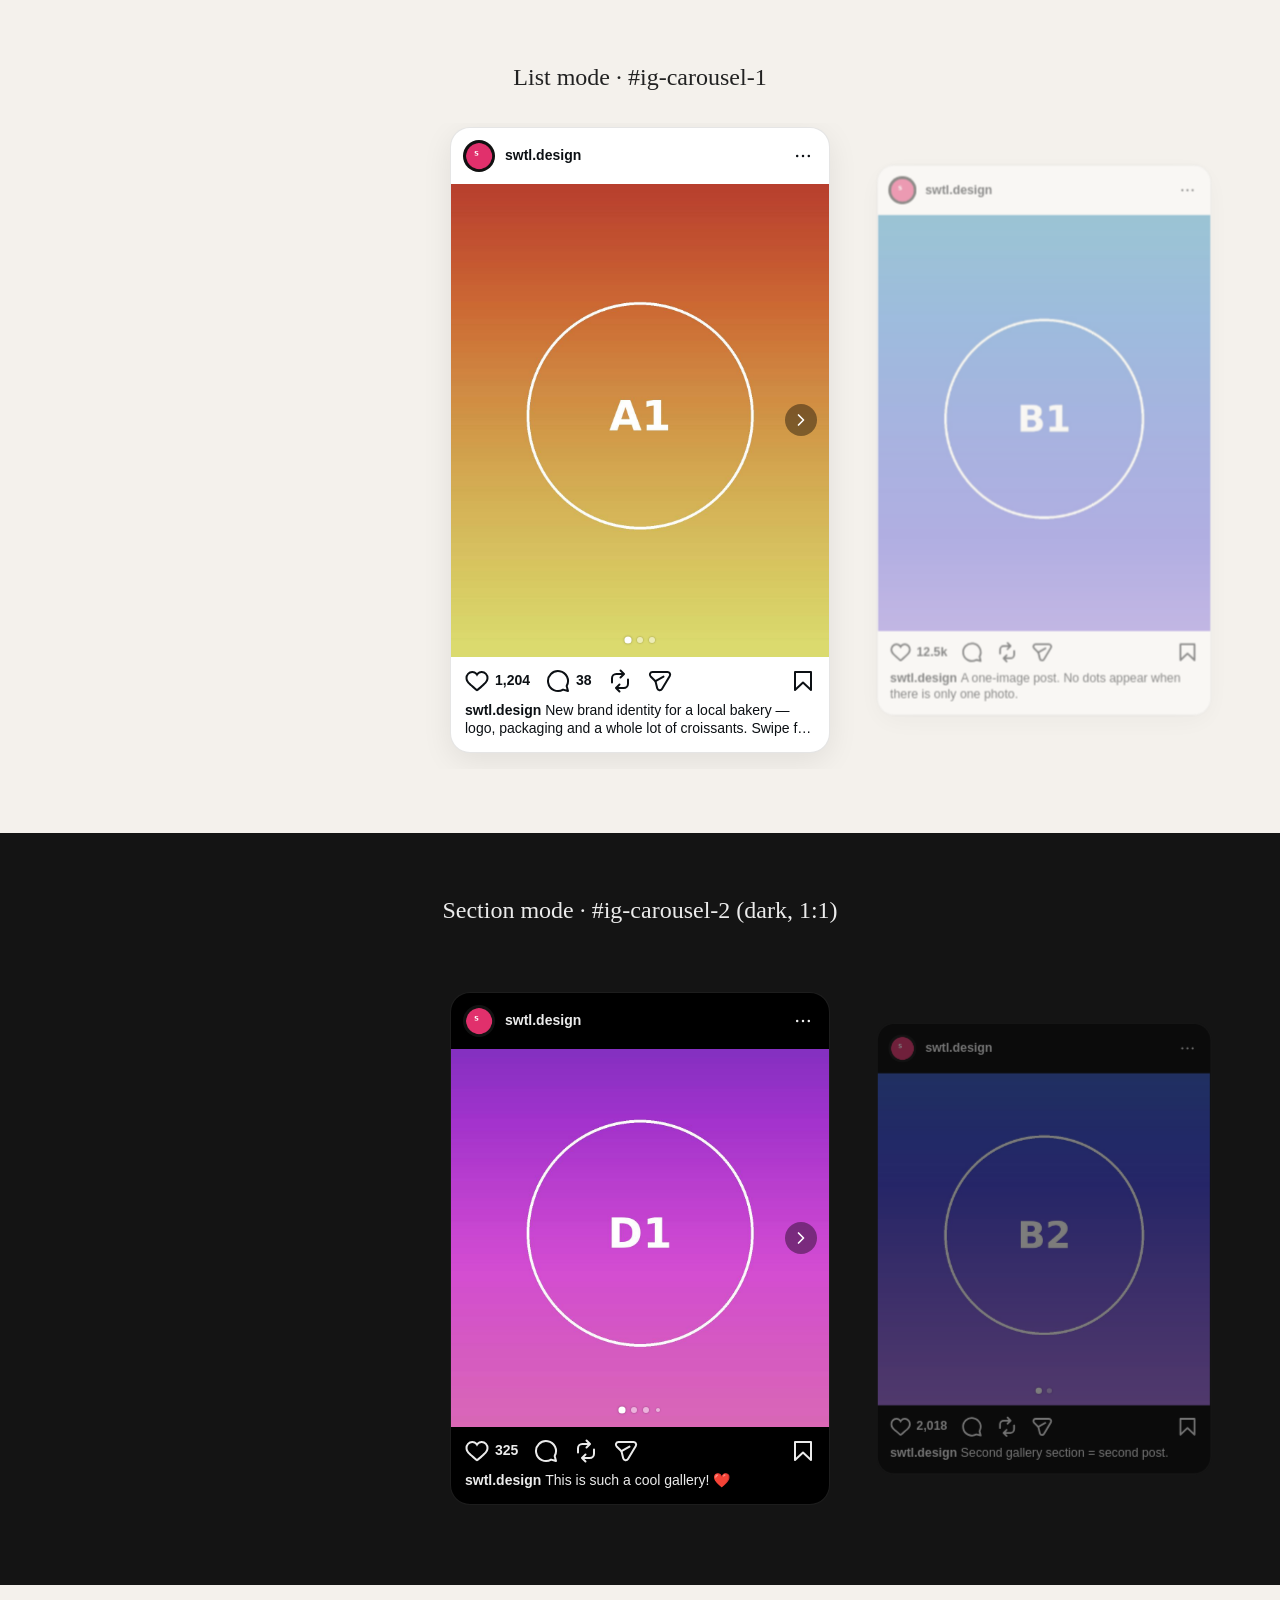
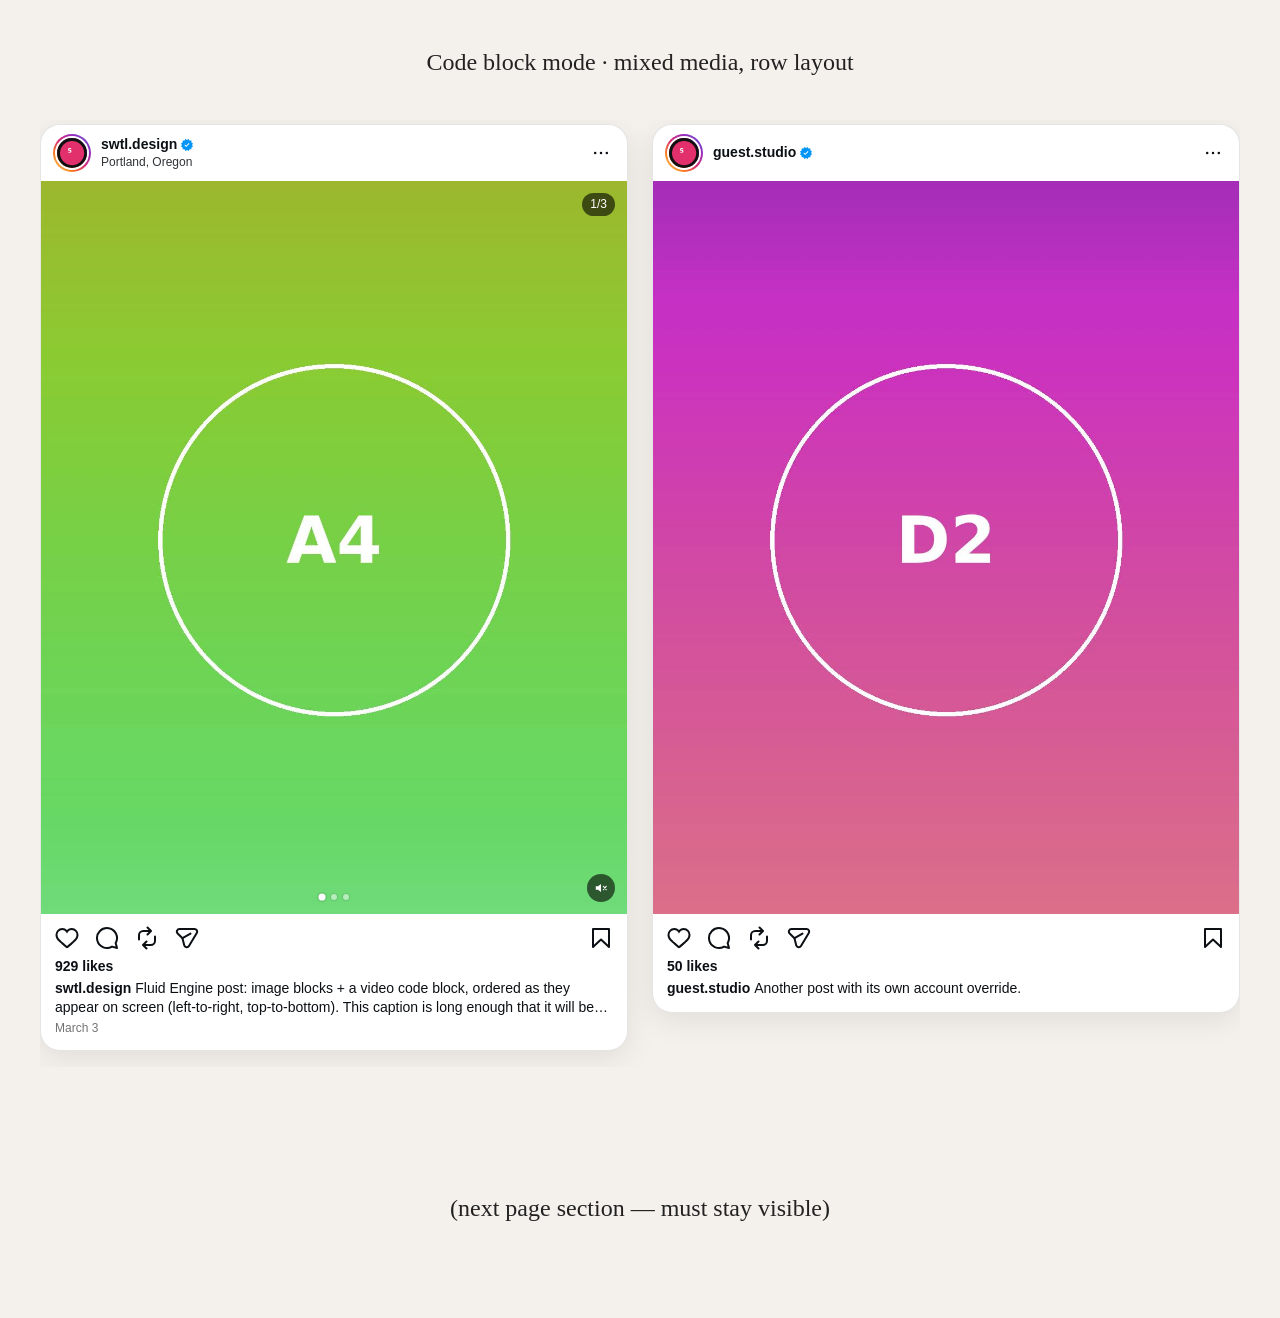
==== demo/index.html @ b38b5523 "Match Framer reference layout; add demo, install guide and snippets - Focus layout (default): one ce" ====
<!doctype html>
<html lang="en">
<head>
<meta charset="utf-8">
<meta name="viewport" content="width=device-width, initial-scale=1">
<title>IG Carousel — Squarespace mock</title>
<!--
  Local test page. The markup below imitates the HTML Squarespace 7.1 renders
  for list, gallery and Fluid Engine sections, so the plugin can be tested
  without a live site. Open with any static server:  npx serve .  →  /demo/
-->
<style>
  body { margin: 0; font-family: Georgia, serif; background: #f4f1ec; color: #222; }
  .page-section { padding: 64px 24px; }
  .page-section.dark { background: #141414; color: #ebebeb; }
  .content-wrapper { max-width: 1200px; margin: 0 auto; }
  h2 { font-weight: 400; text-align: center; margin: 0 0 32px; }
  .fluid-engine { display: grid; grid-template-columns: repeat(4, 1fr); gap: 12px; }
  .fe-block { min-width: 0; }
  .sqs-block img, .gallery-grid-item img { width: 100%; display: block; aspect-ratio: 1; object-fit: cover; }
  .gallery-grid-wrapper { display: grid; grid-template-columns: repeat(4, 1fr); gap: 8px; }
  .user-items-list-carousel__slides { display: grid; grid-template-columns: repeat(4, 1fr); gap: 12px; }
  .user-items-list-carousel__media-container { aspect-ratio: 4 / 5; overflow: hidden; }
  .user-items-list-carousel__media { width: 100%; height: 100%; object-fit: cover; }
  /* a typical template rule the plugin's button reset has to beat */
  button { background: #c00; color: #fff; padding: 12px 20px; border-radius: 4px; }
</style>
<link rel="stylesheet" href="../src/ig-carousel.css">
<script>
  // Sitewide defaults (Settings → Developer Tools → Code Injection → Header)
  window.IGCarouselConfig = {
    account: 'swtl.design',
    avatar: 'media/avatar.png',
    profile: 'https://www.instagram.com/',
    carousels: {
      'ig-carousel-2': { theme: 'dark', aspect: '1:1' }
    }
  };
</script>
</head>
<body>

<!-- ============ 1. LIST MODE: native Auto Layout carousel, anchor #ig-carousel-1 ============ -->
<section class="page-section user-items-list-section" id="ig-carousel-1" data-section-id="a1">
  <div class="content-wrapper">
    <div class="list-section-title"><h2>List mode · #ig-carousel-1</h2></div>
    <div class="user-items-list">
      <div class="user-items-list-carousel">
        <div class="user-items-list-carousel__slideshow-holder">
          <ul class="user-items-list-carousel__slides">
            <li class="user-items-list-carousel__slide list-item">
              <div class="user-items-list-carousel__media-container"><div class="user-items-list-carousel__media-inner">
                <img class="user-items-list-carousel__media" data-src="media/post1-1.jpg" data-image-focal-point="0.5,0.5" alt="Post one">
              </div></div>
              <div class="list-item-content"><div class="list-item-content__text-wrapper">
                <h2 class="list-item-content__title">Spring launch</h2>
                <div class="list-item-content__description"><p>New brand identity for a local bakery — logo, packaging and a whole lot of croissants. Swipe for the details and the behind-the-scenes process shots.</p><p>likes: 1,204</p><p>comments: 38</p></div>
              </div><div class="list-item-content__button-container"><a class="list-item-content__button sqs-button-element--primary" href="https://www.instagram.com/p/example">View</a></div></div>
            </li>
            <li class="user-items-list-carousel__slide list-item">
              <div class="user-items-list-carousel__media-container"><img class="user-items-list-carousel__media" data-src="media/post1-2.jpg" alt=""></div>
              <div class="list-item-content"><h2 class="list-item-content__title">+</h2></div>
            </li>
            <li class="user-items-list-carousel__slide list-item">
              <div class="user-items-list-carousel__media-container"><img class="user-items-list-carousel__media" data-src="media/post1-3.jpg" alt=""></div>
              <div class="list-item-content"><h2 class="list-item-content__title">+ detail</h2></div>
            </li>
            <li class="user-items-list-carousel__slide list-item">
              <div class="user-items-list-carousel__media-container"><img class="user-items-list-carousel__media" data-src="media/post2-1.jpg" alt=""></div>
              <div class="list-item-content"><h2 class="list-item-content__title">Single photo post</h2>
                <div class="list-item-content__description"><p>A one-image post. No dots appear when there is only one photo.</p><p>likes: 12.5k</p></div></div>
            </li>
            <li class="user-items-list-carousel__slide list-item">
              <div class="user-items-list-carousel__media-container"><img class="user-items-list-carousel__media" data-src="media/post3-1.jpg" alt=""></div>
              <div class="list-item-content"><h2 class="list-item-content__title">Video post</h2>
                <div class="list-item-content__description"><p>Video via the "video:" line — the list image becomes the poster.</p><p>video: media/clip.mp4</p><p>likes: 87</p></div></div>
            </li>
            <li class="user-items-list-carousel__slide list-item">
              <div class="user-items-list-carousel__media-container"><img class="user-items-list-carousel__media" data-src="media/post3-2.jpg" alt=""></div>
              <div class="list-item-content"><h2 class="list-item-content__title">+</h2></div>
            </li>
          </ul>
        </div>
      </div>
    </div>
  </div>
</section>

<!-- ============ 2. SECTION MODE: anchor #ig-carousel-2 + gallery sections below ============ -->
<section class="page-section dark" id="ig-carousel-2" data-section-id="b1">
  <div class="content-wrapper"><div class="content"><div class="fluid-engine">
    <div class="fe-block" style="grid-column: 1 / -1"><div class="sqs-block html-block sqs-block-html"><div class="sqs-block-content"><h2>Section mode · #ig-carousel-2 (dark, 1:1)</h2></div></div></div>
  </div></div></div>
</section>
<section class="page-section gallery-section dark" data-section-id="b2">
  <div class="content-wrapper"><div class="gallery-grid-wrapper">
    <figure class="gallery-grid-item"><img data-src="media/post4-1.jpg" alt="Studio"><figcaption class="gallery-caption"><p>This is such a cool gallery! ❤️</p><p>likes: 325</p></figcaption></figure>
    <figure class="gallery-grid-item"><img data-src="media/post4-2.jpg" alt=""></figure>
    <figure class="gallery-grid-item"><img data-src="media/post4-3.jpg" alt=""></figure>
    <figure class="gallery-grid-item"><img data-src="media/post4-4.jpg" alt=""></figure>
  </div></div>
</section>
<section class="page-section gallery-section dark" data-section-id="b3">
  <div class="content-wrapper"><div class="gallery-grid-wrapper">
    <figure class="gallery-grid-item"><img data-src="media/post2-2.jpg" alt=""><figcaption class="gallery-caption"><p>Second gallery section = second post.</p><p>likes: 2,019</p></figcaption></figure>
    <figure class="gallery-grid-item"><img data-src="media/post2-3.jpg" alt=""></figure>
  </div></div>
</section>
<section class="page-section gallery-section dark" data-section-id="b4">
  <div class="content-wrapper"><div class="gallery-grid-wrapper">
    <figure class="gallery-grid-item"><img data-src="media/post2-4.jpg" alt=""></figure>
  </div></div>
</section>

<!-- ============ 3. CODE BLOCK MODE: mixed photo + video Fluid Engine sections ============ -->
<section class="page-section" data-section-id="c1">
  <div class="content-wrapper"><div class="content"><div class="fluid-engine">
    <div class="fe-block" style="grid-column: 1 / -1"><div class="sqs-block html-block sqs-block-html"><div class="sqs-block-content"><h2>Code block mode · mixed media, row layout</h2></div></div></div>
    <div class="fe-block" style="grid-column: 1 / -1"><div class="sqs-block code-block sqs-block-code"><div class="sqs-block-content">
      <div data-ig-carousel data-sections="2" data-layout="row" data-per-view="2" data-like-animation="roll" data-likes-style="line" data-show-counter="true" data-avatar-ring="true" data-verified="true"></div>
    </div></div></div>
  </div></div></div>
</section>
<section class="page-section" data-section-id="c2">
  <div class="content-wrapper"><div class="content"><div class="fluid-engine">
    <div class="fe-block" style="grid-column: 3 / 5; grid-row: 1"><div class="sqs-block image-block sqs-block-image"><div class="sqs-block-content"><img data-src="media/post3-3.jpg" alt=""></div></div></div>
    <div class="fe-block" style="grid-column: 1 / 3; grid-row: 1"><div class="sqs-block image-block sqs-block-image"><div class="sqs-block-content"><img data-src="media/post1-4.jpg" alt=""></div></div></div>
    <div class="fe-block" style="grid-column: 1 / 3; grid-row: 2"><div class="sqs-block code-block sqs-block-code"><div class="sqs-block-content"><video src="media/clip.mp4" poster="media/post3-4.jpg" muted loop playsinline></video></div></div></div>
    <div class="fe-block" style="grid-column: 1 / -1; grid-row: 3"><div class="sqs-block html-block sqs-block-html"><div class="sqs-block-content"><p>Fluid Engine post: image blocks + a video code block, ordered as they appear on screen (left-to-right, top-to-bottom). This caption is long enough that it will be clipped to two lines with an ellipsis — tap it to expand.</p><p>likes: 940</p><p>location: Portland, Oregon</p><p>date: March 3</p></div></div></div>
  </div></div></div>
</section>
<section class="page-section" data-section-id="c3">
  <div class="content-wrapper"><div class="content"><div class="fluid-engine">
    <div class="fe-block"><div class="sqs-block image-block sqs-block-image"><div class="sqs-block-content"><img data-src="media/post4-2.jpg" alt=""></div></div></div>
    <div class="fe-block"><div class="sqs-block html-block sqs-block-html"><div class="sqs-block-content"><p>Another post with its own account override.</p><p>account: guest.studio</p><p>likes: 51</p></div></div></div>
  </div></div></div>
</section>

<section class="page-section"><div class="content-wrapper"><h2>(next page section — must stay visible)</h2></div></section>

<script src="../src/ig-carousel.js"></script>
</body>
</html>
---- src/ig-carousel.css ----
/* ==========================================================================
   IG Carousel for Squarespace 7.1 — v1.0.0
   https://github.com/zsawtelle-lgtm/sqsp-social-highlight-scroll
   Every class, variable and keyframe is prefixed "igc-" so nothing collides
   with the template or with other plugins.
   Override any --igc-* variable in Custom CSS, e.g.
     #ig-carousel-2 .igc { --igc-card-width: 420px; --igc-heart: #e1306c; }
   ========================================================================== */

.igc {
  /* ---- Layout ---------------------------------------------------------- */
  --igc-card-width: 380px;      /* "focus" layout: width of the centre card */
  --igc-gap: 24px;              /* space between posts                      */
  --igc-peek-scale: 0.88;       /* "focus" layout: size of side posts        */
  --igc-peek-opacity: 0.45;     /* "focus" layout: fade of side posts        */
  --igc-per-view: 3;            /* "row" layout: posts visible on desktop   */
  --igc-per-view-tablet: 2;     /* "row" layout: ≤ 1024px                    */
  --igc-per-view-mobile: 1.12;  /* "row" layout: ≤ 640px (decimal = peek)   */
  --igc-max-width: 1200px;
  --igc-ratio: 4 / 5;           /* set by the "aspect" option               */

  /* ---- Card (light theme) ---------------------------------------------- */
  --igc-card-bg: #ffffff;
  --igc-card-border: 1px solid rgba(0, 0, 0, 0.1);
  --igc-card-radius: 20px;
  --igc-card-shadow: 0 8px 30px rgba(0, 0, 0, 0.08);
  --igc-media-bg: #efefef;
  --igc-text: #0c1014;
  --igc-muted: #737373;
  --igc-font: -apple-system, BlinkMacSystemFont, "Segoe UI", Roboto, Helvetica, Arial, sans-serif;
  --igc-font-size: 14px;
  --igc-avatar-size: 32px;
  --igc-avatar-ring: linear-gradient(45deg, #feda75, #fa7e1e, #d62976, #962fbf, #4f5bd5);
  --igc-icon-size: 24px;

  /* ---- Accents --------------------------------------------------------- */
  --igc-heart: #ff3040;
  --igc-dot: rgba(255, 255, 255, 0.5);
  --igc-dot-active: #ffffff;
  --igc-arrow-bg: rgba(0, 0, 0, 0.4);
  --igc-arrow-color: #ffffff;
  --igc-arrow-size: 32px;
  --igc-caption-lines: 2;

  container-type: inline-size;
  position: relative;
  width: 100%;
  max-width: var(--igc-max-width);
  margin: 0 auto;
  font-family: var(--igc-font);
  font-size: var(--igc-font-size);
  line-height: 1.25;
  color: var(--igc-text);
  -webkit-font-smoothing: antialiased;
  text-align: left;
}

/* Dark theme = the Framer reference look */
.igc[data-theme="dark"] {
  --igc-card-bg: #000000;
  --igc-card-border: 1px solid rgba(235, 235, 235, 0.12);
  --igc-card-shadow: none;
  --igc-media-bg: #0a0a0a;
  --igc-text: #ebebeb;
  --igc-muted: #a8a8a8;
}

/* "section" theme: borrow the Squarespace section's own colour theme */
.igc[data-theme="section"] {
  --igc-card-bg: transparent;
  --igc-card-border: 1px solid color-mix(in srgb, currentColor 18%, transparent);
  --igc-card-shadow: none;
  --igc-text: currentColor;
  --igc-muted: color-mix(in srgb, currentColor 60%, transparent);
}

.igc *,
.igc *::before,
.igc *::after { box-sizing: border-box; }

/* Button reset — placed before component rules so they always win, while
   still beating a template's generic `button {}` styles. */
.igc :where(button) {
  appearance: none;
  -webkit-appearance: none;
  background: none;
  border: 0;
  border-radius: 0;
  padding: 0;
  margin: 0;
  min-width: 0;
  min-height: 0;
  box-shadow: none;
  font: inherit;
  letter-spacing: normal;
  text-transform: none;
  line-height: 1;
  cursor: pointer;
  color: inherit;
}
.igc button:focus-visible,
.igc a:focus-visible,
.igc-viewport:focus-visible { outline: 2px solid #0095f6; outline-offset: 2px; }

/* ---------------------------------------------------------------- Track */
.igc-viewport {
  display: flex;
  align-items: flex-start;
  gap: var(--igc-gap);
  overflow-x: auto;
  overflow-y: hidden;
  scroll-snap-type: x mandatory;
  scroll-behavior: smooth;
  scrollbar-width: none;
  padding-block: 4px 16px;          /* room for card shadow */
  -webkit-overflow-scrolling: touch;
}
.igc-viewport::-webkit-scrollbar { display: none; }

.igc-post {
  position: relative;
  min-width: 0;
  display: flex;
  flex-direction: column;
  background: var(--igc-card-bg);
  border: var(--igc-card-border);
  border-radius: var(--igc-card-radius);
  box-shadow: var(--igc-card-shadow);
  overflow: hidden;
  transition: transform 0.35s ease, opacity 0.35s ease;
}

/* Layout: focus (default) — one centred post, neighbours peek & fade */
.igc[data-layout="focus"] { --_cw: min(var(--igc-card-width), 100cqw - 64px); }
.igc[data-layout="focus"] .igc-viewport { padding-inline: calc((100cqw - var(--_cw)) / 2); }
.igc[data-layout="focus"] .igc-post {
  flex: 0 0 var(--_cw);
  scroll-snap-align: center;
}
.igc[data-layout="focus"] .igc-post:not(.is-active) {
  transform: scale(var(--igc-peek-scale));
  opacity: var(--igc-peek-opacity);
  cursor: pointer;
}
.igc[data-layout="focus"] .igc-post:not(.is-active) > * { pointer-events: none; }
.igc[data-layout="focus"] .igc-post:not(.is-active) .igc-arrow { opacity: 0; }

/* Layout: row — several posts side by side */
.igc[data-layout="row"] .igc-post {
  --_n: var(--igc-per-view);
  flex: 0 0 calc((100% - (var(--_n) - 1) * var(--igc-gap)) / var(--_n));
  scroll-snap-align: start;
}
.igc[data-layout="row"][data-centered="true"] .igc-viewport { justify-content: center; }
@media (max-width: 1024px) { .igc[data-layout="row"] .igc-post { --_n: var(--igc-per-view-tablet); } }
@media (max-width: 640px)  { .igc[data-layout="row"] .igc-post { --_n: var(--igc-per-view-mobile); scroll-snap-align: center; } }

/* --------------------------------------------------------------- Header */
.igc-head {
  display: flex;
  align-items: center;
  gap: 10px;
  height: 56px;
  padding: 0 12px;
}
.igc-avatar {
  flex: 0 0 auto;
  width: var(--igc-avatar-size);
  height: var(--igc-avatar-size);
  border-radius: 50%;
}
.igc-avatar[data-ring="true"] {
  width: calc(var(--igc-avatar-size) + 6px);
  height: calc(var(--igc-avatar-size) + 6px);
  padding: 2px;
  background: var(--igc-avatar-ring);
}
.igc-avatar img,
.igc-avatar span {
  display: block;
  width: 100%;
  height: 100%;
  border-radius: 50%;
  object-fit: cover;
  background: var(--igc-media-bg);
}
.igc-avatar[data-ring="true"] img,
.igc-avatar[data-ring="true"] span { border: 2px solid var(--igc-card-bg); }
.igc-avatar span {           /* initial-letter fallback when no image */
  display: grid;
  place-items: center;
  font-weight: 600;
  font-size: calc(var(--igc-avatar-size) * 0.42);
  text-transform: uppercase;
}
.igc-who { display: flex; flex-direction: column; justify-content: center; min-width: 0; gap: 2px; }
.igc-account {
  display: inline-flex;
  align-items: center;
  gap: 4px;
  font-weight: 600;
  color: inherit;
  text-decoration: none;
  white-space: nowrap;
  overflow: hidden;
  text-overflow: ellipsis;
}
a.igc-account:hover { opacity: 0.7; }
.igc-verified { width: 12px; height: 12px; flex: 0 0 auto; }
.igc-location { font-size: 12px; opacity: 0.85; white-space: nowrap; overflow: hidden; text-overflow: ellipsis; }
.igc-more { margin-left: auto; width: 28px; height: 28px; display: grid; place-items: center; }
.igc-more svg { width: 20px; height: 20px; }

/* ---------------------------------------------------------------- Media */
.igc-media {
  position: relative;
  aspect-ratio: var(--igc-ratio);
  background: var(--igc-media-bg);
  overflow: hidden;
  user-select: none;
  -webkit-user-select: none;
}
.igc-media-track {
  display: flex;
  width: 100%;
  height: 100%;
  overflow-x: auto;
  overflow-y: hidden;
  scroll-snap-type: x mandatory;
  scroll-behavior: smooth;
  scrollbar-width: none;
  overscroll-behavior-x: contain;   /* swiping a photo never moves the post row */
}
.igc-media-track::-webkit-scrollbar { display: none; }
.igc-slide {
  position: relative;
  flex: 0 0 100%;
  width: 100%;
  height: 100%;
  scroll-snap-align: start;
  scroll-snap-stop: always;
  overflow: hidden;
}
.igc-slide > img,
.igc-slide > video,
.igc-slide > iframe {
  display: block;
  width: 100%;
  height: 100%;
  object-fit: cover;
  border: 0;
  -webkit-user-drag: none;
}
.igc-slide > iframe { pointer-events: none; }   /* background-style embeds */

/* Native Squarespace video / embed blocks moved into a slide */
.igc-slide--block > *,
.igc-slide--block .sqs-block-content,
.igc-slide--block .sqs-video-wrapper,
.igc-slide--block .video-player,
.igc-slide--block .native-video-player,
.igc-slide--block .sqs-native-video { width: 100% !important; height: 100% !important; padding: 0 !important; margin: 0 !important; }
.igc-slide--block iframe,
.igc-slide--block video { position: absolute; inset: 0; width: 100% !important; height: 100% !important; object-fit: cover; }

/* Mid-image arrows: switch POSTS (Framer-reference position) */
.igc-arrow {
  position: absolute;
  top: 50%;
  z-index: 5;
  width: var(--igc-arrow-size);
  height: var(--igc-arrow-size);
  margin-top: calc(var(--igc-arrow-size) / -2);
  border-radius: 50%;
  background: var(--igc-arrow-bg);
  color: var(--igc-arrow-color);
  display: grid;
  place-items: center;
  transition: opacity 0.2s, transform 0.2s, background 0.2s;
  -webkit-backdrop-filter: blur(6px);
  backdrop-filter: blur(6px);
}
.igc-arrow svg { width: 20px; height: 20px; }
.igc-arrow:hover { background: rgba(0, 0, 0, 0.6); }
.igc-arrow:active { transform: scale(0.92); }
.igc-arrow--prev { left: 12px; }
.igc-arrow--next { right: 12px; }
.igc-arrow[hidden] { display: none; }

/* "row" layout: arrows sit on the carousel edges instead */
.igc-arrow--edge { --igc-arrow-size: 40px; background: var(--igc-card-bg); color: var(--igc-text); border: var(--igc-card-border); box-shadow: 0 2px 10px rgba(0, 0, 0, 0.15); }
.igc-arrow--edge:hover { background: var(--igc-card-bg); transform: scale(1.06); }
.igc-arrow--edge[disabled] { opacity: 0; pointer-events: none; }

.igc-counter {
  position: absolute;
  top: 12px;
  right: 12px;
  z-index: 3;
  padding: 4px 8px;
  border-radius: 999px;
  background: rgba(0, 0, 0, 0.6);
  color: #fff;
  font-size: 12px;
  font-weight: 500;
  pointer-events: none;
}
.igc-mute {
  position: absolute;
  right: 12px;
  bottom: 12px;
  z-index: 4;
  width: 28px;
  height: 28px;
  border-radius: 50%;
  background: rgba(0, 0, 0, 0.6);
  color: #fff;
  display: none;
  place-items: center;
}
.igc-mute svg { width: 14px; height: 14px; }
.igc-media[data-video="true"] .igc-mute { display: grid; }

/* Dots: overlaid at the bottom of the image, switch PHOTOS in this post */
.igc-dots {
  position: absolute;
  left: 50%;
  bottom: 14px;
  z-index: 4;
  translate: -50% 0;
  display: flex;
  align-items: center;
  gap: 6px;
}
.igc .igc-dot {
  position: relative;
  width: 6px;
  height: 6px;
  border-radius: 50%;
  background: var(--igc-dot);
  box-shadow: 0 0 2px rgba(0, 0, 0, 0.35);
  transition: background 0.2s, transform 0.2s;
}
.igc .igc-dot::after { content: ""; position: absolute; inset: -6px -3px; }   /* bigger tap target */
.igc .igc-dot[aria-current="true"] { background: var(--igc-dot-active); transform: scale(1.2); }
.igc .igc-dot[data-far="true"] { transform: scale(0.7); }

/* Double-tap heart */
.igc-burst {
  position: absolute;
  left: 50%;
  top: 50%;
  width: 96px;
  height: 96px;
  margin: -48px 0 0 -48px;
  z-index: 6;
  color: #fff;
  pointer-events: none;
  opacity: 0;
  filter: drop-shadow(0 4px 16px rgba(0, 0, 0, 0.3));
}
.igc-burst svg { width: 100%; height: 100%; }
.igc-burst.is-on { animation: igc-burst 0.9s cubic-bezier(0.2, 0.8, 0.2, 1) forwards; }
@keyframes igc-burst {
  0%   { opacity: 0; transform: scale(0.2); }
  15%  { opacity: 1; transform: scale(1.15); }
  30%  { transform: scale(0.95); }
  45%  { transform: scale(1); }
  80%  { opacity: 1; transform: scale(1) translateY(0); }
  100% { opacity: 0; transform: scale(0.6) translateY(-30px); }
}

/* -------------------------------------------------------------- Actions */
.igc-actions {
  display: flex;
  align-items: center;
  gap: 16px;
  padding: 12px 14px 8px;
}
.igc-action {
  display: inline-flex;
  align-items: center;
  gap: 6px;
  color: inherit;
  font-weight: 600;
  font-size: var(--igc-font-size);
  text-decoration: none;
}
.igc-action svg {
  display: block;
  width: var(--igc-icon-size);
  height: var(--igc-icon-size);
  transition: transform 0.15s ease, opacity 0.15s;
}
.igc-action:hover svg { opacity: 0.6; }
.igc-action:active svg { transform: scale(0.85); }
.igc-save { margin-left: auto; }

.igc-like .igc-heart-on { display: none; color: var(--igc-heart); }
.igc-like.is-liked .igc-heart-off { display: none; }
.igc-like.is-liked .igc-heart-on { display: block; }
.igc-like.is-liked:hover svg { opacity: 1; }
.igc[data-heart-animation="pop"] .igc-like.is-pop .igc-heart-on { animation: igc-pop 0.45s cubic-bezier(0.17, 0.89, 0.32, 1.28); }
@keyframes igc-pop {
  0%   { transform: scale(1); }
  25%  { transform: scale(0.7); }
  60%  { transform: scale(1.3); }
  100% { transform: scale(1); }
}
.igc-save .igc-save-on,
.igc-save.is-saved .igc-save-off { display: none; }
.igc-save.is-saved .igc-save-on { display: block; }
.igc-repost.is-reposted { color: #00ba7c; }

/* Like count — rolls like an odometer when the heart is tapped */
.igc-count {
  display: inline-grid;
  overflow: hidden;
  height: 1.25em;
  line-height: 1.25em;
  font-variant-numeric: tabular-nums;
}
.igc-count > span { grid-area: 1 / 1; }
.igc-count .is-out-up   { animation: igc-out-up 0.35s ease forwards; }
.igc-count .is-in-up    { animation: igc-in-up 0.35s ease forwards; }
.igc-count .is-out-down { animation: igc-out-down 0.35s ease forwards; }
.igc-count .is-in-down  { animation: igc-in-down 0.35s ease forwards; }
@keyframes igc-out-up   { to   { transform: translateY(-100%); opacity: 0; } }
@keyframes igc-in-up    { from { transform: translateY(100%);  opacity: 0; } }
@keyframes igc-out-down { to   { transform: translateY(100%);  opacity: 0; } }
@keyframes igc-in-down  { from { transform: translateY(-100%); opacity: 0; } }

/* ----------------------------------------------------------- Text area */
.igc-body { padding: 0 14px 14px; display: flex; flex-direction: column; gap: 4px; }
.igc-likes { font-weight: 600; }
.igc-caption {
  margin: 0;
  display: -webkit-box;
  -webkit-box-orient: vertical;
  -webkit-line-clamp: var(--igc-caption-lines);
  line-clamp: var(--igc-caption-lines);
  overflow: hidden;
  text-overflow: ellipsis;          /* clipped text ends in "…" */
  overflow-wrap: anywhere;
  font-size: var(--igc-font-size);
  line-height: 1.35;
  color: inherit;
}
.igc-caption b { font-weight: 600; margin-right: 4px; }
.igc[data-caption-expand="true"] .igc-caption { cursor: pointer; }
.igc-caption.is-open { -webkit-line-clamp: unset; line-clamp: unset; display: block; }
.igc-meta { color: var(--igc-muted); font-size: 12px; }

/* ----------------------------------------------------- Source hiding */
.igc-source-hidden { display: none !important; }

/* ------------------------------------------------------ Reduced motion */
@media (prefers-reduced-motion: reduce) {
  .igc-viewport, .igc-media-track { scroll-behavior: auto; }
  .igc *, .igc *::before, .igc *::after { animation-duration: 0.01ms !important; transition-duration: 0.01ms !important; }
}
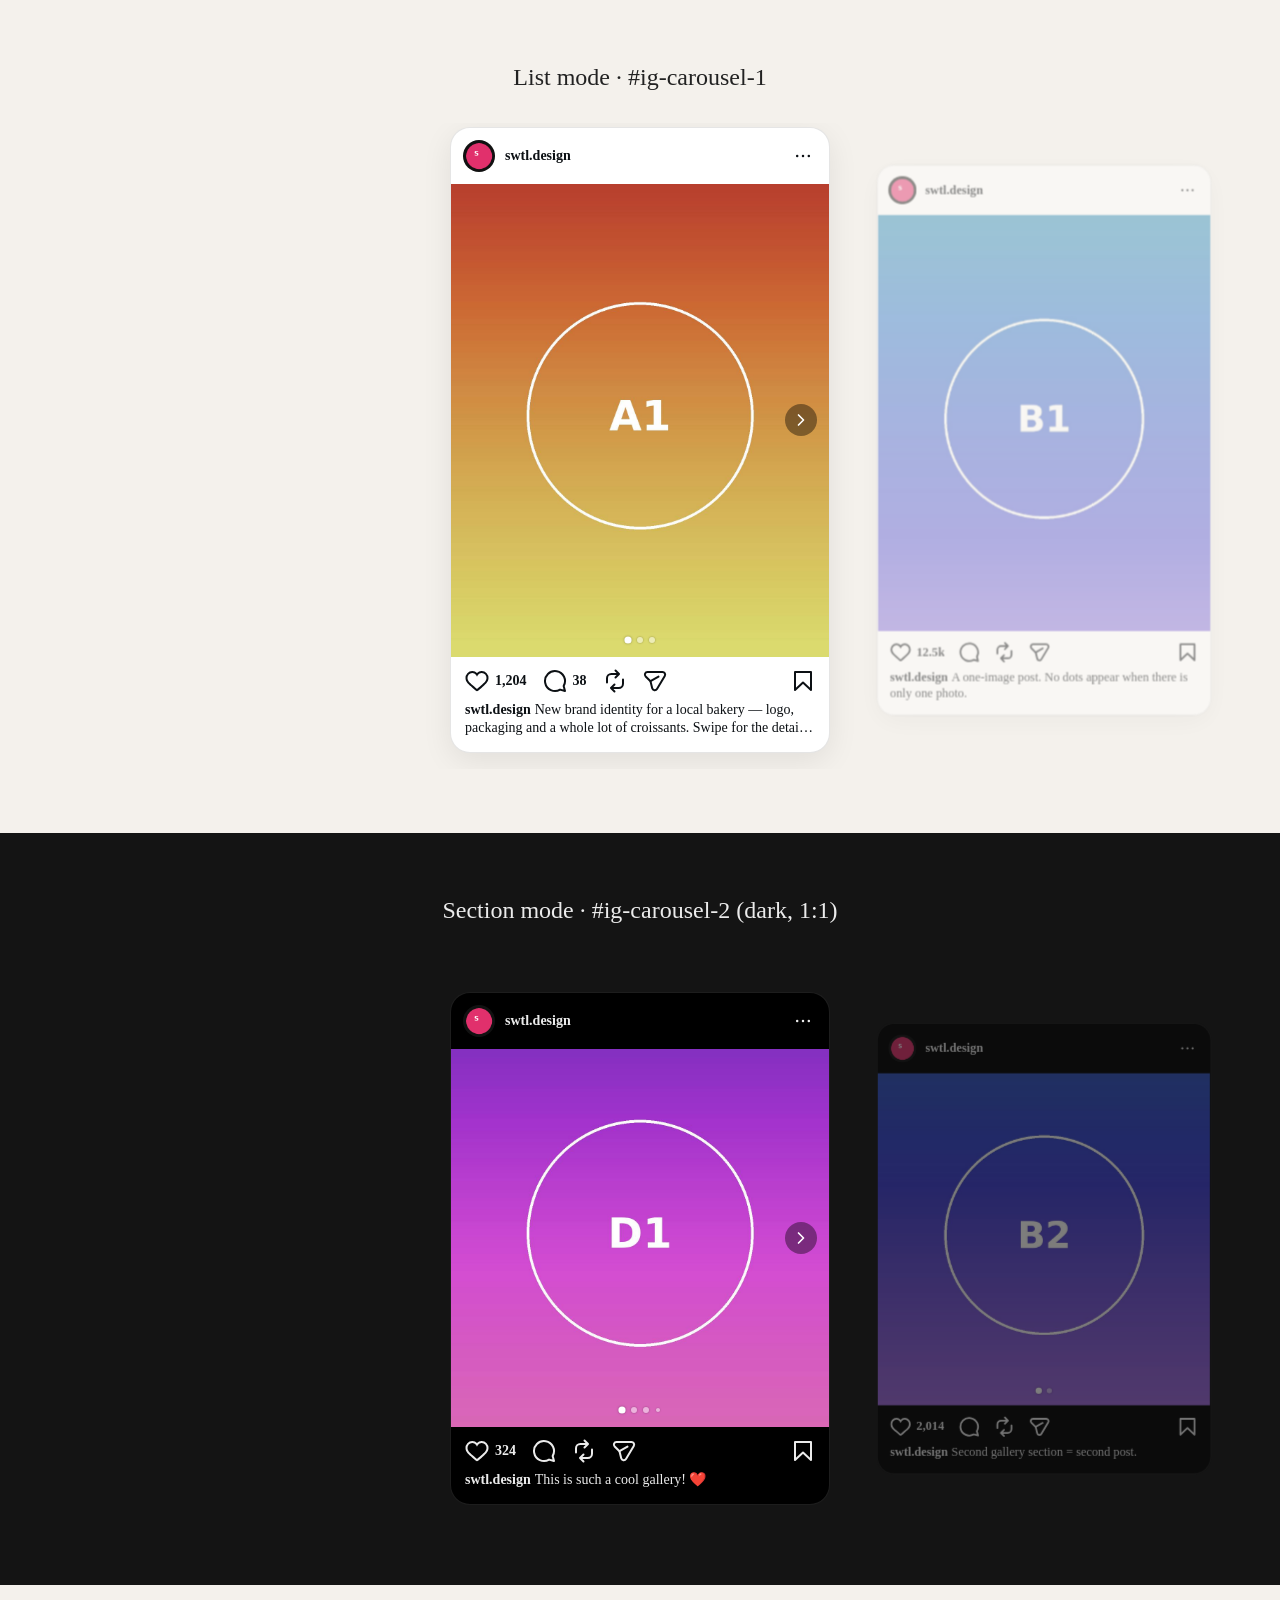
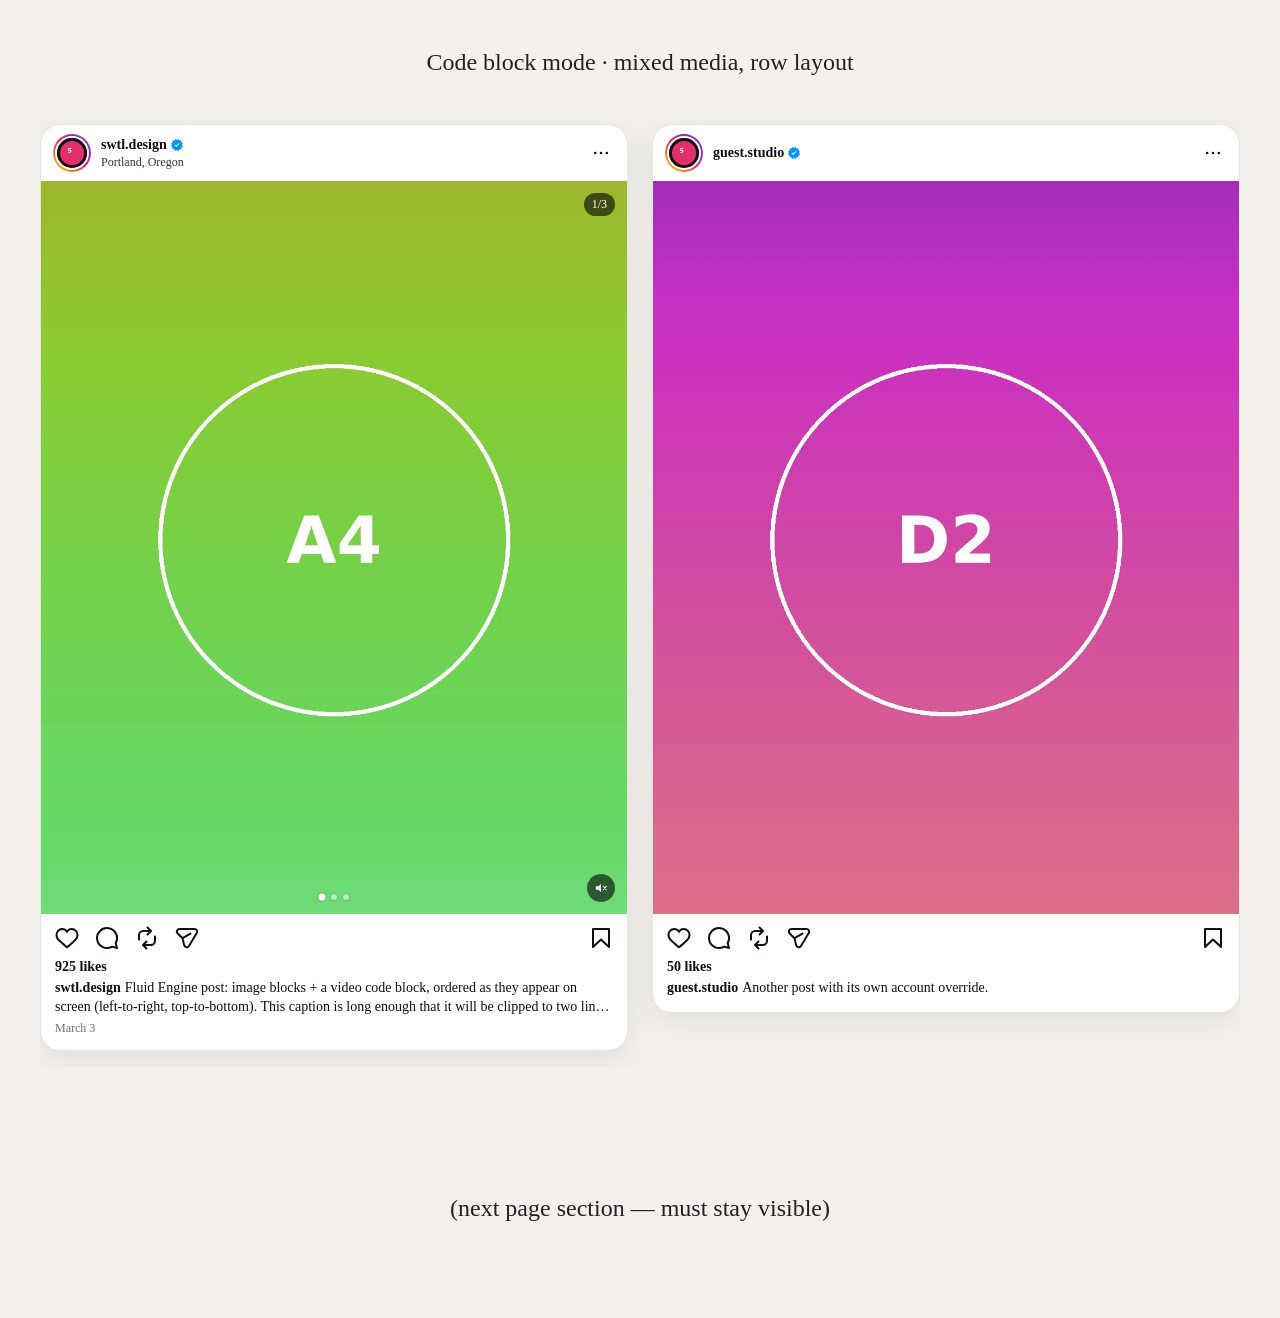
==== commit 1dd005f0: "Support Grid gallery sections only Gallery-section posts now read .gallery-grid-item only; other gal" ====
--- a/demo/index.html
+++ b/demo/index.html
@@ -93,7 +93,7 @@
   </div></div></div>
 </section>
 <section class="page-section gallery-section dark" data-section-id="b2">
-  <div class="content-wrapper"><div class="gallery-grid-wrapper">
+  <div class="content-wrapper"><div class="gallery-grid gallery-grid-wrapper">
     <figure class="gallery-grid-item"><img data-src="media/post4-1.jpg" alt="Studio"><figcaption class="gallery-caption"><p>This is such a cool gallery! ❤️</p><p>likes: 325</p></figcaption></figure>
     <figure class="gallery-grid-item"><img data-src="media/post4-2.jpg" alt=""></figure>
     <figure class="gallery-grid-item"><img data-src="media/post4-3.jpg" alt=""></figure>
@@ -101,13 +101,13 @@
   </div></div>
 </section>
 <section class="page-section gallery-section dark" data-section-id="b3">
-  <div class="content-wrapper"><div class="gallery-grid-wrapper">
+  <div class="content-wrapper"><div class="gallery-grid gallery-grid-wrapper">
     <figure class="gallery-grid-item"><img data-src="media/post2-2.jpg" alt=""><figcaption class="gallery-caption"><p>Second gallery section = second post.</p><p>likes: 2,019</p></figcaption></figure>
     <figure class="gallery-grid-item"><img data-src="media/post2-3.jpg" alt=""></figure>
   </div></div>
 </section>
 <section class="page-section gallery-section dark" data-section-id="b4">
-  <div class="content-wrapper"><div class="gallery-grid-wrapper">
+  <div class="content-wrapper"><div class="gallery-grid gallery-grid-wrapper">
     <figure class="gallery-grid-item"><img data-src="media/post2-4.jpg" alt=""></figure>
   </div></div>
 </section>
--- a/src/ig-carousel.css
+++ b/src/ig-carousel.css
@@ -27,7 +27,7 @@
   --igc-media-bg: #efefef;
   --igc-text: #0c1014;
   --igc-muted: #737373;
-  --igc-font: -apple-system, BlinkMacSystemFont, "Segoe UI", Roboto, Helvetica, Arial, sans-serif;
+  --igc-font: inherit;          /* follows Site Styles; set a font here only if you must */
   --igc-font-size: 14px;
   --igc-avatar-size: 32px;
   --igc-avatar-ring: linear-gradient(45deg, #feda75, #fa7e1e, #d62976, #962fbf, #4f5bd5);
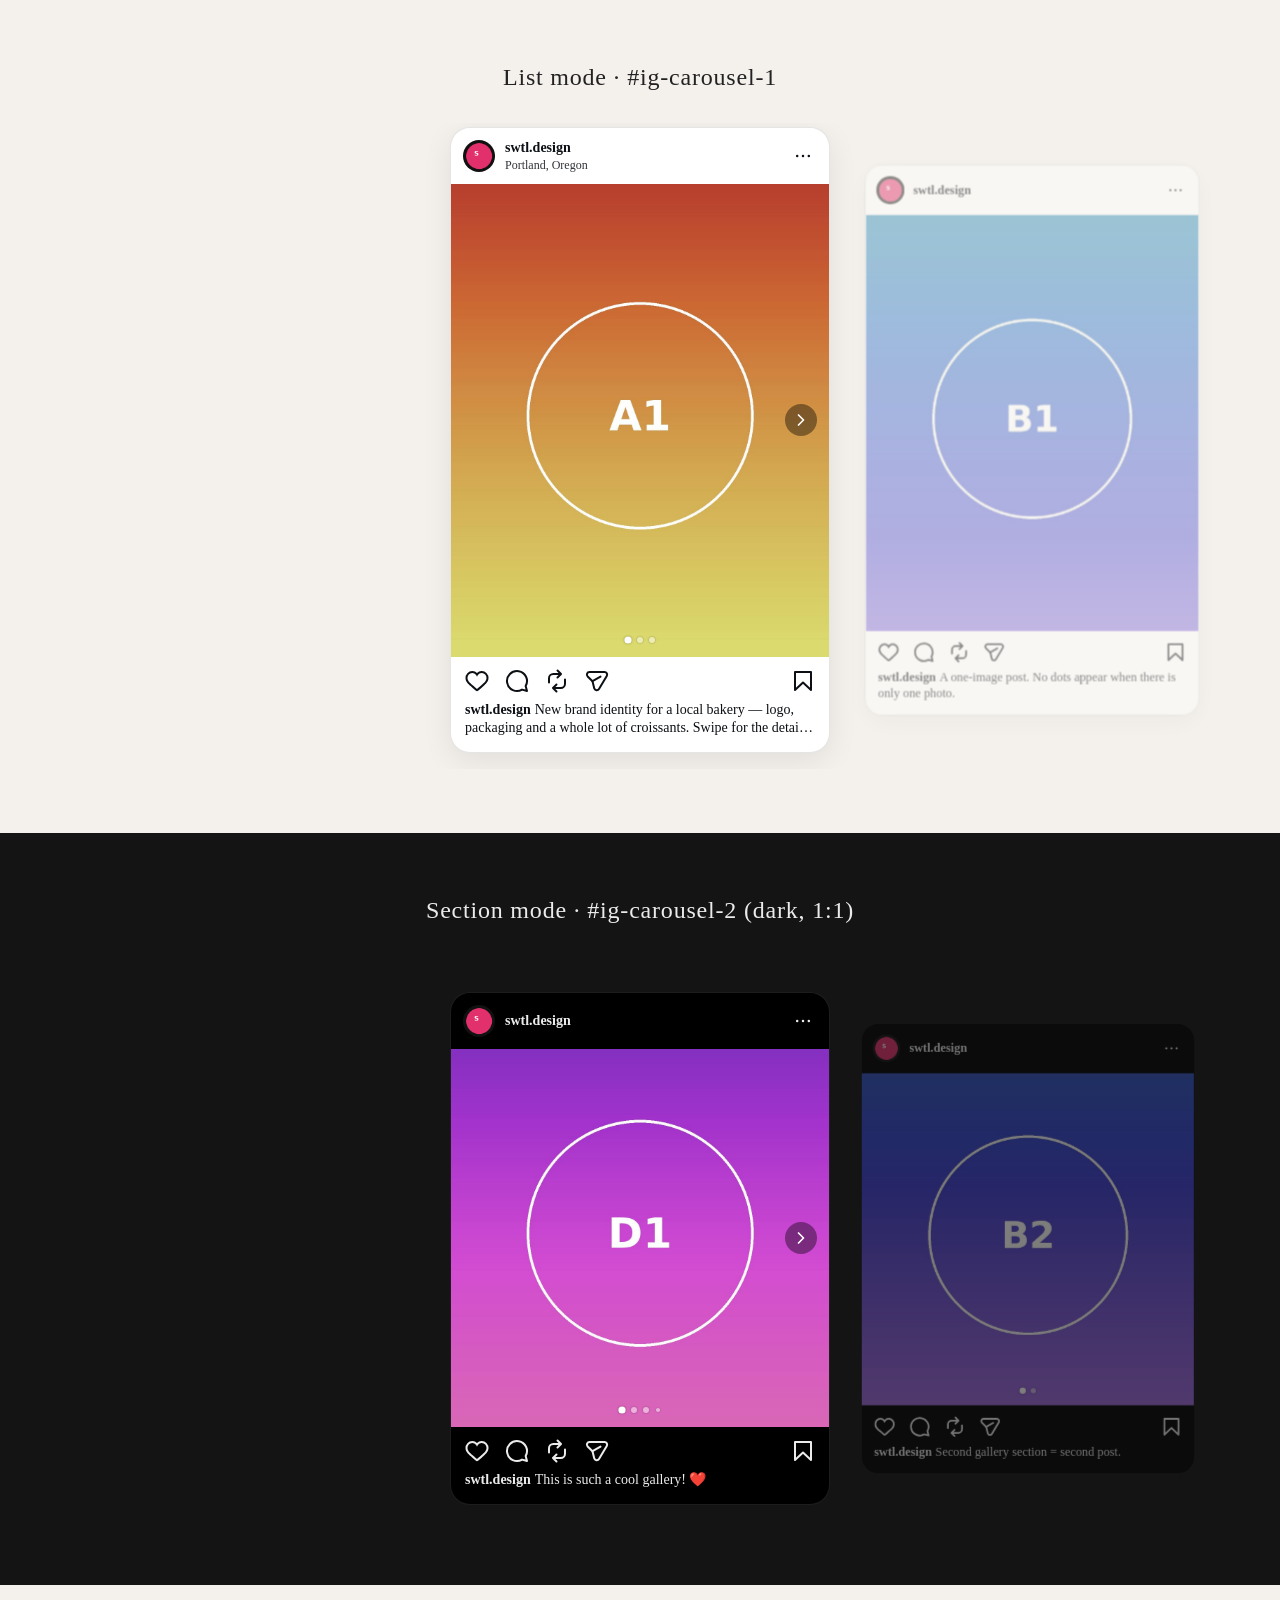
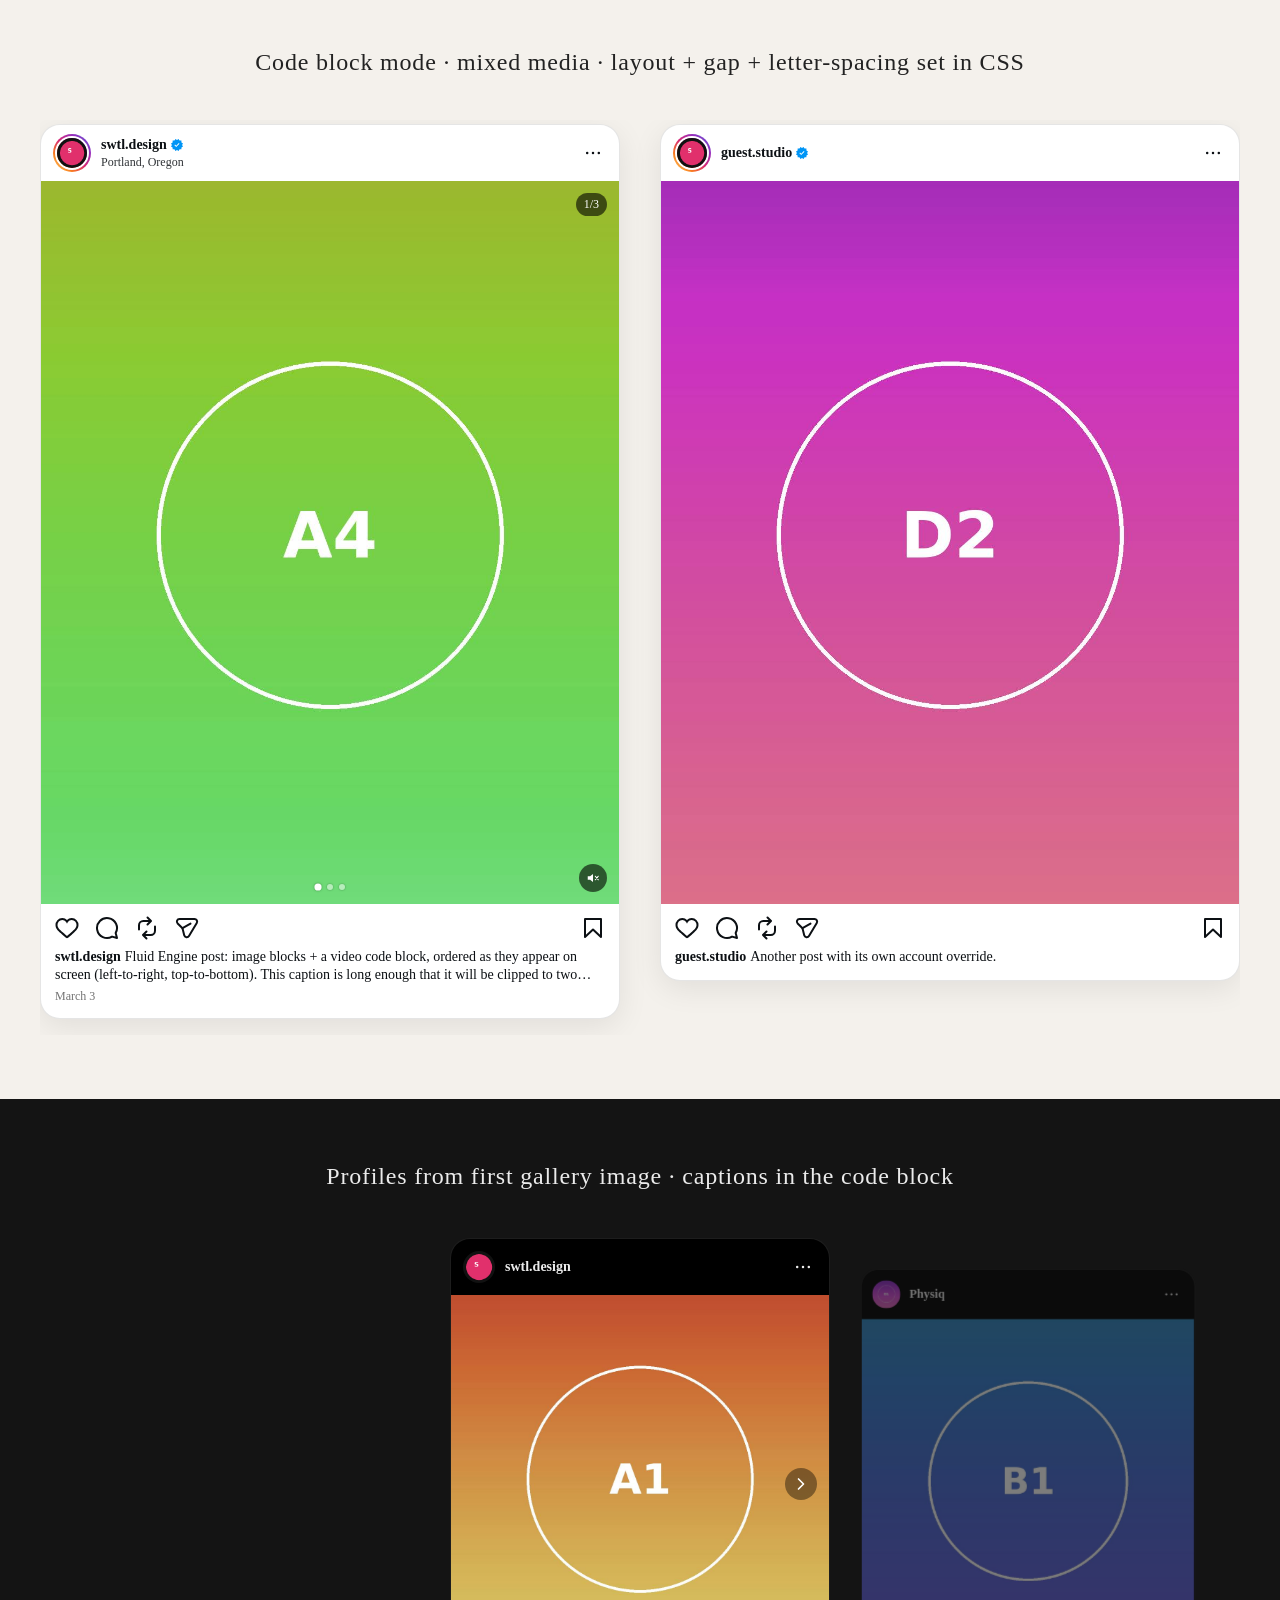
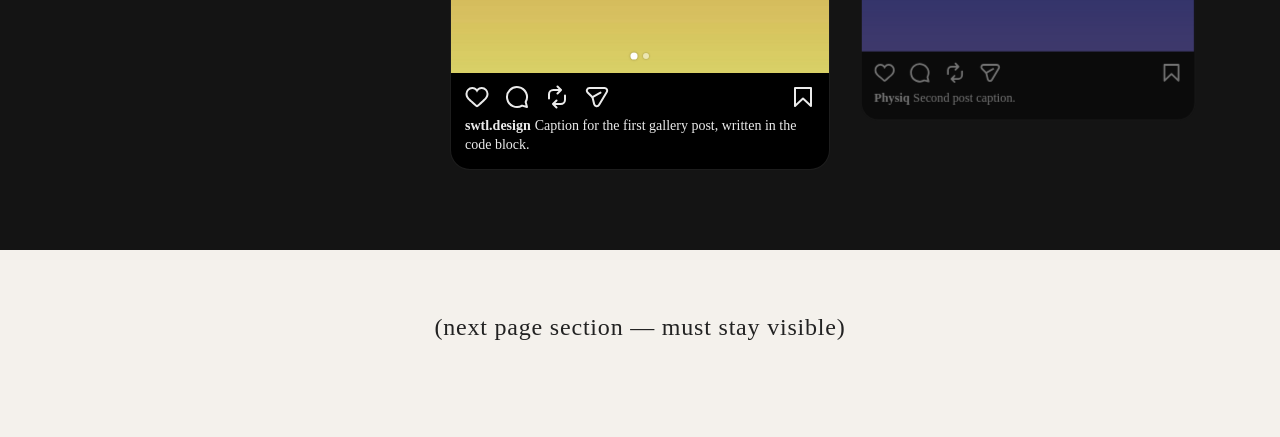
==== commit 4e9a38a6: "v1.1.0: CSS settings, per-post profiles, code-block captions, typography - Remove like/comment count" ====
--- a/demo/index.html
+++ b/demo/index.html
@@ -26,6 +26,14 @@
   button { background: #c00; color: #fff; padding: 12px 20px; border-radius: 4px; }
 </style>
 <link rel="stylesheet" href="../src/ig-carousel.css">
+<style>
+  /* Settings via Custom CSS (Design → Custom CSS on a real site) */
+  #ig-carousel-3 { --igc-layout: row; --igc-gap: 40px; }
+  #ig-carousel-4 { --igc-aspect: 1 / 1; --igc-theme: dark; }
+  /* imitate a template that adds loose paragraph letter-spacing */
+  .page-section { letter-spacing: 0.8px; }
+  p { font-family: "Courier New", monospace; }
+</style>
 <script>
   // Sitewide defaults (Settings → Developer Tools → Code Injection → Header)
   window.IGCarouselConfig = {
@@ -54,7 +62,7 @@
               </div></div>
               <div class="list-item-content"><div class="list-item-content__text-wrapper">
                 <h2 class="list-item-content__title">Spring launch</h2>
-                <div class="list-item-content__description"><p>New brand identity for a local bakery — logo, packaging and a whole lot of croissants. Swipe for the details and the behind-the-scenes process shots.</p><p>likes: 1,204</p><p>comments: 38</p></div>
+                <div class="list-item-content__description"><p>New brand identity for a local bakery — logo, packaging and a whole lot of croissants. Swipe for the details and the behind-the-scenes process shots.</p><p>location: Portland, Oregon</p></div>
               </div><div class="list-item-content__button-container"><a class="list-item-content__button sqs-button-element--primary" href="https://www.instagram.com/p/example">View</a></div></div>
             </li>
             <li class="user-items-list-carousel__slide list-item">
@@ -68,12 +76,12 @@
             <li class="user-items-list-carousel__slide list-item">
               <div class="user-items-list-carousel__media-container"><img class="user-items-list-carousel__media" data-src="media/post2-1.jpg" alt=""></div>
               <div class="list-item-content"><h2 class="list-item-content__title">Single photo post</h2>
-                <div class="list-item-content__description"><p>A one-image post. No dots appear when there is only one photo.</p><p>likes: 12.5k</p></div></div>
+                <div class="list-item-content__description"><p>A one-image post. No dots appear when there is only one photo.</p></div></div>
             </li>
             <li class="user-items-list-carousel__slide list-item">
               <div class="user-items-list-carousel__media-container"><img class="user-items-list-carousel__media" data-src="media/post3-1.jpg" alt=""></div>
               <div class="list-item-content"><h2 class="list-item-content__title">Video post</h2>
-                <div class="list-item-content__description"><p>Video via the "video:" line — the list image becomes the poster.</p><p>video: media/clip.mp4</p><p>likes: 87</p></div></div>
+                <div class="list-item-content__description"><p>Video via the "video:" line — the list image becomes the poster.</p><p>video: media/clip.mp4</p></div></div>
             </li>
             <li class="user-items-list-carousel__slide list-item">
               <div class="user-items-list-carousel__media-container"><img class="user-items-list-carousel__media" data-src="media/post3-2.jpg" alt=""></div>
@@ -94,7 +102,7 @@
 </section>
 <section class="page-section gallery-section dark" data-section-id="b2">
   <div class="content-wrapper"><div class="gallery-grid gallery-grid-wrapper">
-    <figure class="gallery-grid-item"><img data-src="media/post4-1.jpg" alt="Studio"><figcaption class="gallery-caption"><p>This is such a cool gallery! ❤️</p><p>likes: 325</p></figcaption></figure>
+    <figure class="gallery-grid-item"><img data-src="media/post4-1.jpg" alt="Studio"><figcaption class="gallery-caption"><p>This is such a cool gallery! ❤️</p></figcaption></figure>
     <figure class="gallery-grid-item"><img data-src="media/post4-2.jpg" alt=""></figure>
     <figure class="gallery-grid-item"><img data-src="media/post4-3.jpg" alt=""></figure>
     <figure class="gallery-grid-item"><img data-src="media/post4-4.jpg" alt=""></figure>
@@ -102,7 +110,7 @@
 </section>
 <section class="page-section gallery-section dark" data-section-id="b3">
   <div class="content-wrapper"><div class="gallery-grid gallery-grid-wrapper">
-    <figure class="gallery-grid-item"><img data-src="media/post2-2.jpg" alt=""><figcaption class="gallery-caption"><p>Second gallery section = second post.</p><p>likes: 2,019</p></figcaption></figure>
+    <figure class="gallery-grid-item"><img data-src="media/post2-2.jpg" alt=""><figcaption class="gallery-caption"><p>Second gallery section = second post.</p></figcaption></figure>
     <figure class="gallery-grid-item"><img data-src="media/post2-3.jpg" alt=""></figure>
   </div></div>
 </section>
@@ -113,11 +121,11 @@
 </section>
 
 <!-- ============ 3. CODE BLOCK MODE: mixed photo + video Fluid Engine sections ============ -->
-<section class="page-section" data-section-id="c1">
+<section class="page-section" id="ig-carousel-3" data-section-id="c1">
   <div class="content-wrapper"><div class="content"><div class="fluid-engine">
-    <div class="fe-block" style="grid-column: 1 / -1"><div class="sqs-block html-block sqs-block-html"><div class="sqs-block-content"><h2>Code block mode · mixed media, row layout</h2></div></div></div>
+    <div class="fe-block" style="grid-column: 1 / -1"><div class="sqs-block html-block sqs-block-html"><div class="sqs-block-content"><h2>Code block mode · mixed media · layout + gap + letter-spacing set in CSS</h2></div></div></div>
     <div class="fe-block" style="grid-column: 1 / -1"><div class="sqs-block code-block sqs-block-code"><div class="sqs-block-content">
-      <div data-ig-carousel data-sections="2" data-layout="row" data-per-view="2" data-like-animation="roll" data-likes-style="line" data-show-counter="true" data-avatar-ring="true" data-verified="true"></div>
+      <div data-ig-carousel data-sections="2" data-per-view="2" data-show-counter="true" data-avatar-ring="true" data-verified="true"></div>
     </div></div></div>
   </div></div></div>
 </section>
@@ -126,14 +134,48 @@
     <div class="fe-block" style="grid-column: 3 / 5; grid-row: 1"><div class="sqs-block image-block sqs-block-image"><div class="sqs-block-content"><img data-src="media/post3-3.jpg" alt=""></div></div></div>
     <div class="fe-block" style="grid-column: 1 / 3; grid-row: 1"><div class="sqs-block image-block sqs-block-image"><div class="sqs-block-content"><img data-src="media/post1-4.jpg" alt=""></div></div></div>
     <div class="fe-block" style="grid-column: 1 / 3; grid-row: 2"><div class="sqs-block code-block sqs-block-code"><div class="sqs-block-content"><video src="media/clip.mp4" poster="media/post3-4.jpg" muted loop playsinline></video></div></div></div>
-    <div class="fe-block" style="grid-column: 1 / -1; grid-row: 3"><div class="sqs-block html-block sqs-block-html"><div class="sqs-block-content"><p>Fluid Engine post: image blocks + a video code block, ordered as they appear on screen (left-to-right, top-to-bottom). This caption is long enough that it will be clipped to two lines with an ellipsis — tap it to expand.</p><p>likes: 940</p><p>location: Portland, Oregon</p><p>date: March 3</p></div></div></div>
+    <div class="fe-block" style="grid-column: 1 / -1; grid-row: 3"><div class="sqs-block html-block sqs-block-html"><div class="sqs-block-content"><p>Fluid Engine post: image blocks + a video code block, ordered as they appear on screen (left-to-right, top-to-bottom). This caption is long enough that it will be clipped to two lines with an ellipsis — tap it to expand.</p><p>location: Portland, Oregon</p><p>date: March 3</p></div></div></div>
   </div></div></div>
 </section>
 <section class="page-section" data-section-id="c3">
   <div class="content-wrapper"><div class="content"><div class="fluid-engine">
     <div class="fe-block"><div class="sqs-block image-block sqs-block-image"><div class="sqs-block-content"><img data-src="media/post4-2.jpg" alt=""></div></div></div>
-    <div class="fe-block"><div class="sqs-block html-block sqs-block-html"><div class="sqs-block-content"><p>Another post with its own account override.</p><p>account: guest.studio</p><p>likes: 51</p></div></div></div>
+    <div class="fe-block"><div class="sqs-block html-block sqs-block-html"><div class="sqs-block-content"><p>Another post with its own account override.</p><p>account: guest.studio</p></div></div></div>
   </div></div></div>
+</section>
+
+<!-- ============ 4. CODE BLOCK + GRID GALLERIES with per-post profiles (first image = avatar, alt = name) ============ -->
+<section class="page-section dark" id="ig-carousel-4" data-section-id="d1">
+  <div class="content-wrapper"><div class="content"><div class="fluid-engine">
+    <div class="fe-block" style="grid-column: 1 / -1"><div class="sqs-block html-block sqs-block-html"><div class="sqs-block-content"><h2>Profiles from first gallery image · captions in the code block</h2></div></div></div>
+    <div class="fe-block" style="grid-column: 1 / -1"><div class="sqs-block code-block sqs-block-code"><div class="sqs-block-content">
+      <div data-ig-carousel data-sections="3" data-avatar="first-image" hidden>
+        <p>Caption for the first gallery post, written in the code block.</p>
+        <p>Second post caption.</p>
+        <p>Third post caption.<br>location: Brooklyn, NY</p>
+      </div>
+    </div></div></div>
+  </div></div></div>
+</section>
+<section class="page-section gallery-section dark" data-section-id="d2">
+  <div class="content-wrapper"><div class="gallery-grid gallery-grid-wrapper">
+    <figure class="gallery-grid-item"><img data-src="media/avatar.png" alt="swtl.design"></figure>
+    <figure class="gallery-grid-item"><img data-src="media/post1-1.jpg" alt="post1-1.jpg"></figure>
+    <figure class="gallery-grid-item"><img data-src="media/post1-2.jpg" alt="post1-2.jpg"></figure>
+  </div></div>
+</section>
+<section class="page-section gallery-section dark" data-section-id="d3">
+  <div class="content-wrapper"><div class="gallery-grid gallery-grid-wrapper">
+    <figure class="gallery-grid-item"><img data-src="media/post4-1.jpg" alt="Physiq"></figure>
+    <figure class="gallery-grid-item"><img data-src="media/post2-1.jpg" alt=""></figure>
+  </div></div>
+</section>
+<section class="page-section gallery-section dark" data-section-id="d4">
+  <div class="content-wrapper"><div class="gallery-grid gallery-grid-wrapper">
+    <figure class="gallery-grid-item"><img data-src="media/post3-1.jpg" alt="IMG_4521.jpg"></figure>
+    <figure class="gallery-grid-item"><img data-src="media/post3-2.jpg" alt=""></figure>
+    <figure class="gallery-grid-item"><img data-src="media/post3-3.jpg" alt=""></figure>
+  </div></div>
 </section>
 
 <section class="page-section"><div class="content-wrapper"><h2>(next page section — must stay visible)</h2></div></section>
--- a/src/ig-carousel.css
+++ b/src/ig-carousel.css
@@ -1,23 +1,36 @@
 /* ==========================================================================
-   IG Carousel for Squarespace 7.1 — v1.0.0
+   IG Carousel for Squarespace 7.1 — v1.1.0
    https://github.com/zsawtelle-lgtm/sqsp-social-highlight-scroll
    Every class, variable and keyframe is prefixed "igc-" so nothing collides
    with the template or with other plugins.
-   Override any --igc-* variable in Custom CSS, e.g.
-     #ig-carousel-2 .igc { --igc-card-width: 420px; --igc-heart: #e1306c; }
+   SETTINGS YOU CAN SET IN CUSTOM CSS (on the section anchor, or .igc for all):
+     #ig-carousel-2 {
+       --igc-layout: focus;             focus | row
+       --igc-aspect: 4 / 5;             any ratio: 1 / 1, 16 / 9, 9 / 16 …
+       --igc-theme: light;              light | dark | section
+       --igc-account: "swtl.design";    account name
+       --igc-avatar: url("https://…");  profile image (or: first-image)
+       --igc-gap: 24px;                 space between posts (default: the
+                                        list/gallery "space between items")
+       --igc-letter-spacing: normal;    use "inherit" to follow paragraph style
+     }
+   Everything else (colours, sizes) is the --igc-* list below; override it
+   with  #ig-carousel-2 .igc { --igc-card-width: 420px; }
    ========================================================================== */
 
 .igc {
   /* ---- Layout ---------------------------------------------------------- */
   --igc-card-width: 380px;      /* "focus" layout: width of the centre card */
-  --igc-gap: 24px;              /* space between posts                      */
+  /* --igc-gap: unset by default → Squarespace's own item spacing → 24px */
+  --_gap: var(--igc-gap, var(--igc-gap-native, 24px));
   --igc-peek-scale: 0.88;       /* "focus" layout: size of side posts        */
   --igc-peek-opacity: 0.45;     /* "focus" layout: fade of side posts        */
   --igc-per-view: 3;            /* "row" layout: posts visible on desktop   */
   --igc-per-view-tablet: 2;     /* "row" layout: ≤ 1024px                    */
   --igc-per-view-mobile: 1.12;  /* "row" layout: ≤ 640px (decimal = peek)   */
   --igc-max-width: 1200px;
-  --igc-ratio: 4 / 5;           /* set by the "aspect" option               */
+  /* --igc-aspect: unset by default → the "aspect" option (4 / 5) */
+  --_ratio: var(--igc-aspect, var(--igc-ratio-js, 4 / 5));
 
   /* ---- Card (light theme) ---------------------------------------------- */
   --igc-card-bg: #ffffff;
@@ -27,8 +40,13 @@
   --igc-media-bg: #efefef;
   --igc-text: #0c1014;
   --igc-muted: #737373;
-  --igc-font: inherit;          /* follows Site Styles; set a font here only if you must */
   --igc-font-size: 14px;
+  /* Typography (fonts follow Site Styles unless set):
+     --igc-font, --igc-name-font, --igc-caption-font          font-family
+     --igc-name-size / --igc-caption-size                     default --igc-font-size
+     --igc-name-weight (600) / --igc-caption-weight (inherit)
+     --igc-letter-spacing (normal), --igc-name-letter-spacing,
+     --igc-caption-letter-spacing, --igc-caption-line-height (1.35) */
   --igc-avatar-size: 32px;
   --igc-avatar-ring: linear-gradient(45deg, #feda75, #fa7e1e, #d62976, #962fbf, #4f5bd5);
   --igc-icon-size: 24px;
@@ -47,8 +65,10 @@
   width: 100%;
   max-width: var(--igc-max-width);
   margin: 0 auto;
-  font-family: var(--igc-font);
+  font-family: var(--igc-font, inherit);
   font-size: var(--igc-font-size);
+  letter-spacing: var(--igc-letter-spacing, normal);
+  text-transform: none;
   line-height: 1.25;
   color: var(--igc-text);
   -webkit-font-smoothing: antialiased;
@@ -106,7 +126,7 @@
 .igc-viewport {
   display: flex;
   align-items: flex-start;
-  gap: var(--igc-gap);
+  gap: var(--_gap);
   overflow-x: auto;
   overflow-y: hidden;
   scroll-snap-type: x mandatory;
@@ -148,7 +168,7 @@
 /* Layout: row — several posts side by side */
 .igc[data-layout="row"] .igc-post {
   --_n: var(--igc-per-view);
-  flex: 0 0 calc((100% - (var(--_n) - 1) * var(--igc-gap)) / var(--_n));
+  flex: 0 0 calc((100% - (var(--_n) - 1) * var(--_gap)) / var(--_n));
   scroll-snap-align: start;
 }
 .igc[data-layout="row"][data-centered="true"] .igc-viewport { justify-content: center; }
@@ -194,11 +214,15 @@
   text-transform: uppercase;
 }
 .igc-who { display: flex; flex-direction: column; justify-content: center; min-width: 0; gap: 2px; }
-.igc-account {
+.igc .igc-account {
   display: inline-flex;
   align-items: center;
   gap: 4px;
-  font-weight: 600;
+  font-family: var(--igc-name-font, inherit);
+  font-size: var(--igc-name-size, var(--igc-font-size));
+  font-weight: var(--igc-name-weight, 600);
+  letter-spacing: var(--igc-name-letter-spacing, var(--igc-letter-spacing, normal));
+  text-transform: none;
   color: inherit;
   text-decoration: none;
   white-space: nowrap;
@@ -214,7 +238,7 @@
 /* ---------------------------------------------------------------- Media */
 .igc-media {
   position: relative;
-  aspect-ratio: var(--igc-ratio);
+  aspect-ratio: var(--_ratio);
   background: var(--igc-media-bg);
   overflow: hidden;
   user-select: none;
@@ -412,29 +436,15 @@
 .igc-save.is-saved .igc-save-on { display: block; }
 .igc-repost.is-reposted { color: #00ba7c; }
 
-/* Like count — rolls like an odometer when the heart is tapped */
-.igc-count {
-  display: inline-grid;
-  overflow: hidden;
-  height: 1.25em;
-  line-height: 1.25em;
-  font-variant-numeric: tabular-nums;
-}
-.igc-count > span { grid-area: 1 / 1; }
-.igc-count .is-out-up   { animation: igc-out-up 0.35s ease forwards; }
-.igc-count .is-in-up    { animation: igc-in-up 0.35s ease forwards; }
-.igc-count .is-out-down { animation: igc-out-down 0.35s ease forwards; }
-.igc-count .is-in-down  { animation: igc-in-down 0.35s ease forwards; }
-@keyframes igc-out-up   { to   { transform: translateY(-100%); opacity: 0; } }
-@keyframes igc-in-up    { from { transform: translateY(100%);  opacity: 0; } }
-@keyframes igc-out-down { to   { transform: translateY(100%);  opacity: 0; } }
-@keyframes igc-in-down  { from { transform: translateY(-100%); opacity: 0; } }
-
 /* ----------------------------------------------------------- Text area */
 .igc-body { padding: 0 14px 14px; display: flex; flex-direction: column; gap: 4px; }
-.igc-likes { font-weight: 600; }
-.igc-caption {
+.igc p.igc-caption {
   margin: 0;
+  padding: 0;
+  font-family: var(--igc-caption-font, inherit);
+  font-weight: var(--igc-caption-weight, inherit);
+  letter-spacing: var(--igc-caption-letter-spacing, var(--igc-letter-spacing, normal));
+  text-transform: none;
   display: -webkit-box;
   -webkit-box-orient: vertical;
   -webkit-line-clamp: var(--igc-caption-lines);
@@ -442,13 +452,13 @@
   overflow: hidden;
   text-overflow: ellipsis;          /* clipped text ends in "…" */
   overflow-wrap: anywhere;
-  font-size: var(--igc-font-size);
-  line-height: 1.35;
+  font-size: var(--igc-caption-size, var(--igc-font-size));
+  line-height: var(--igc-caption-line-height, 1.35);
   color: inherit;
 }
-.igc-caption b { font-weight: 600; margin-right: 4px; }
+.igc-caption b { font-weight: var(--igc-name-weight, 600); margin-right: 4px; letter-spacing: var(--igc-name-letter-spacing, inherit); }
 .igc[data-caption-expand="true"] .igc-caption { cursor: pointer; }
-.igc-caption.is-open { -webkit-line-clamp: unset; line-clamp: unset; display: block; }
+.igc p.igc-caption.is-open { -webkit-line-clamp: unset; line-clamp: unset; display: block; }
 .igc-meta { color: var(--igc-muted); font-size: 12px; }
 
 /* ----------------------------------------------------- Source hiding */
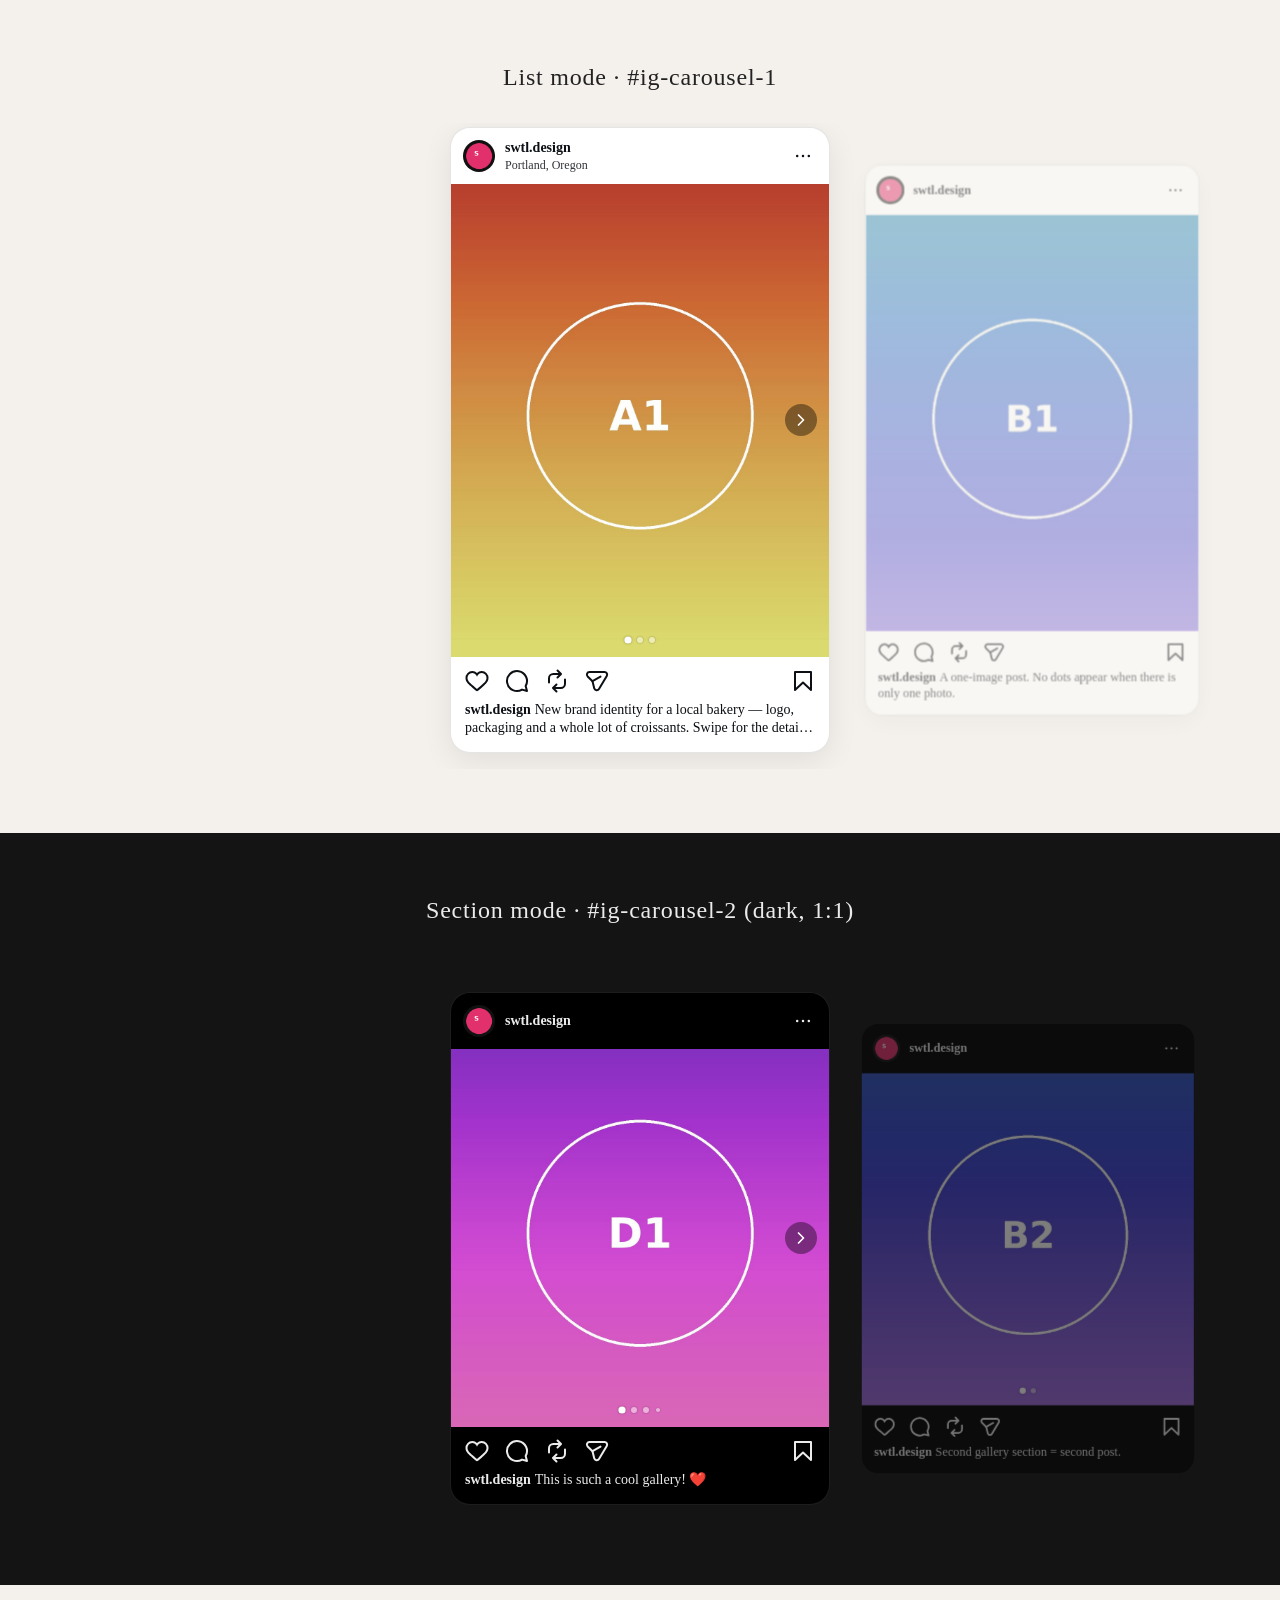
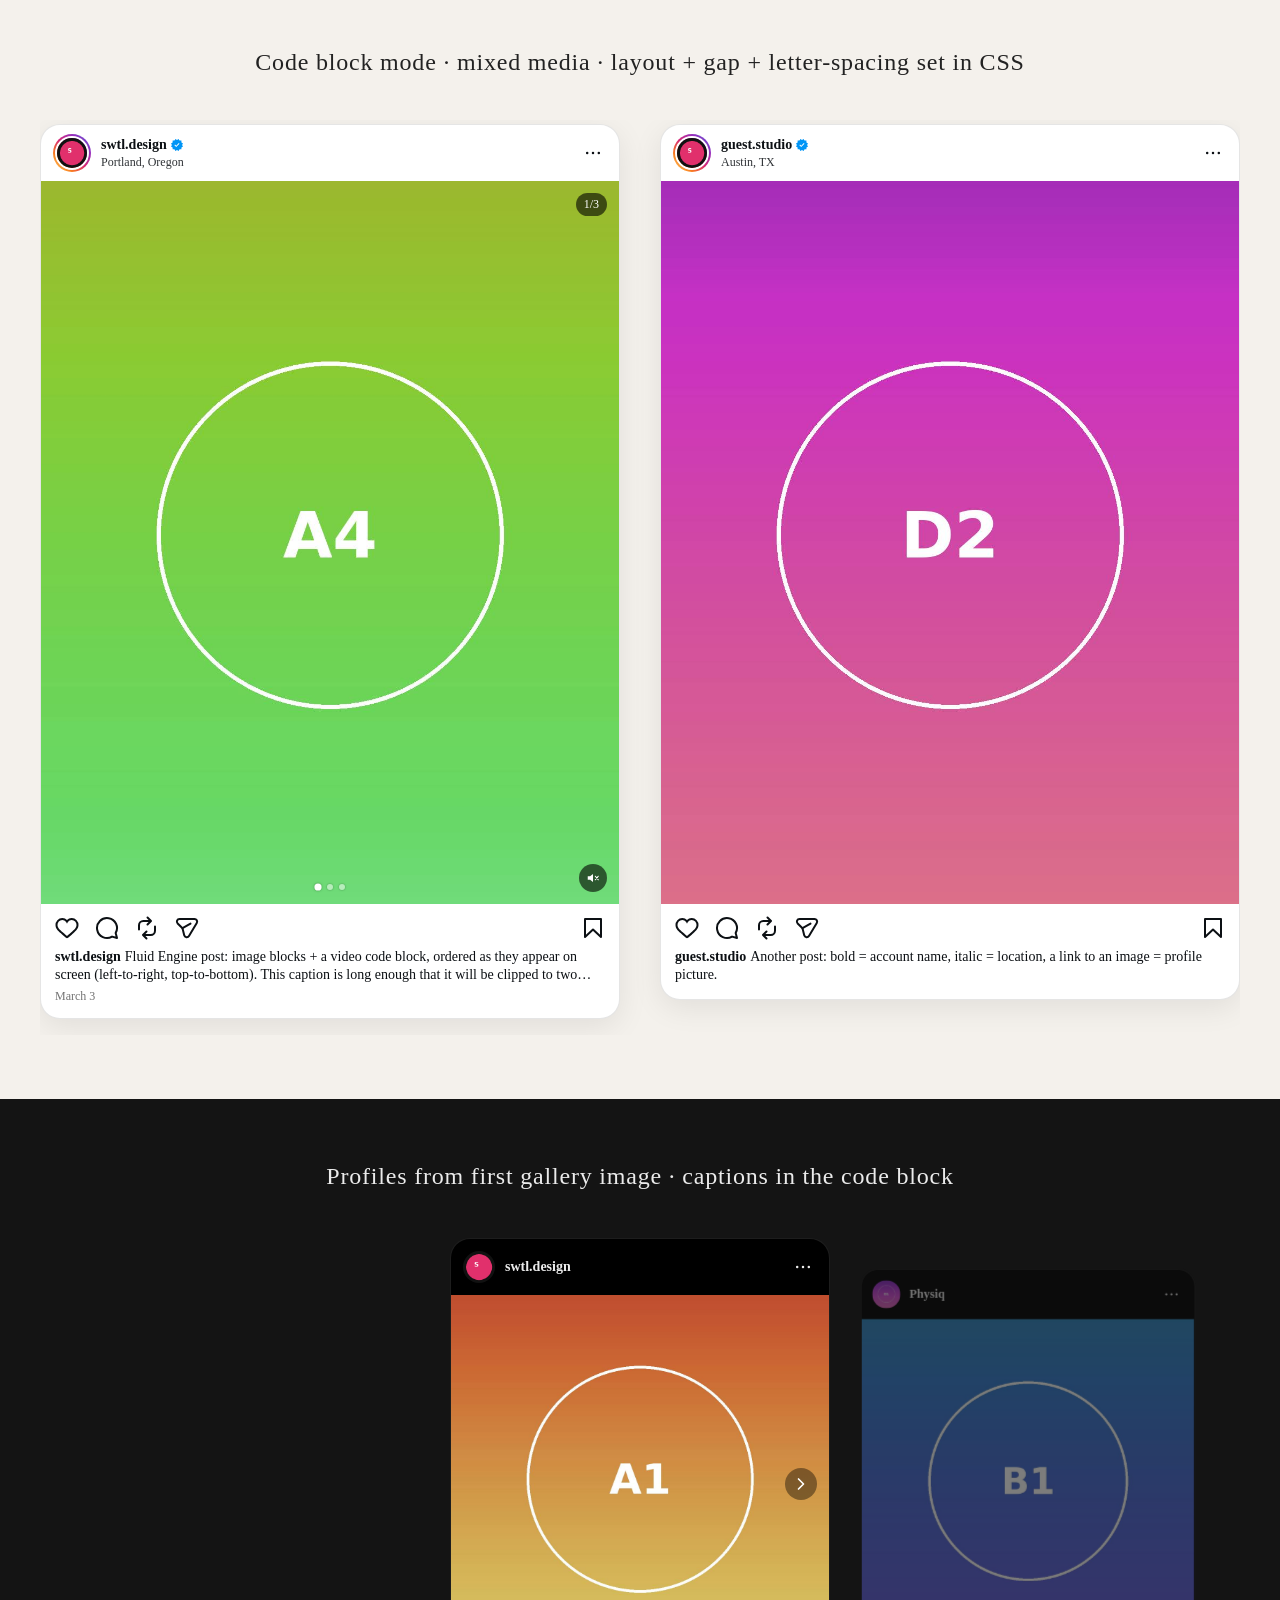
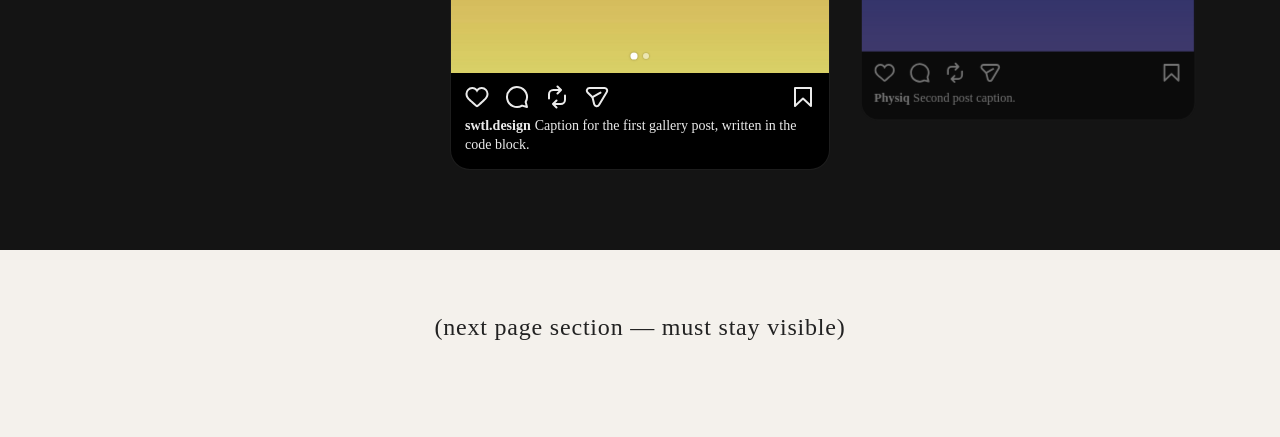
==== commit 05d00ad3: "Video-block posts and formatted post text - Native Squarespace video blocks become a plain <video> o" ====
--- a/demo/index.html
+++ b/demo/index.html
@@ -140,7 +140,7 @@
 <section class="page-section" data-section-id="c3">
   <div class="content-wrapper"><div class="content"><div class="fluid-engine">
     <div class="fe-block"><div class="sqs-block image-block sqs-block-image"><div class="sqs-block-content"><img data-src="media/post4-2.jpg" alt=""></div></div></div>
-    <div class="fe-block"><div class="sqs-block html-block sqs-block-html"><div class="sqs-block-content"><p>Another post with its own account override.</p><p>account: guest.studio</p></div></div></div>
+    <div class="fe-block"><div class="sqs-block html-block sqs-block-html"><div class="sqs-block-content"><p><strong>guest.studio</strong><br><em>Austin, TX</em></p><p>Another post: bold = account name, italic = location, a link to an image = profile picture.</p><p><a href="media/avatar.png">avatar</a></p></div></div></div>
   </div></div></div>
 </section>
 
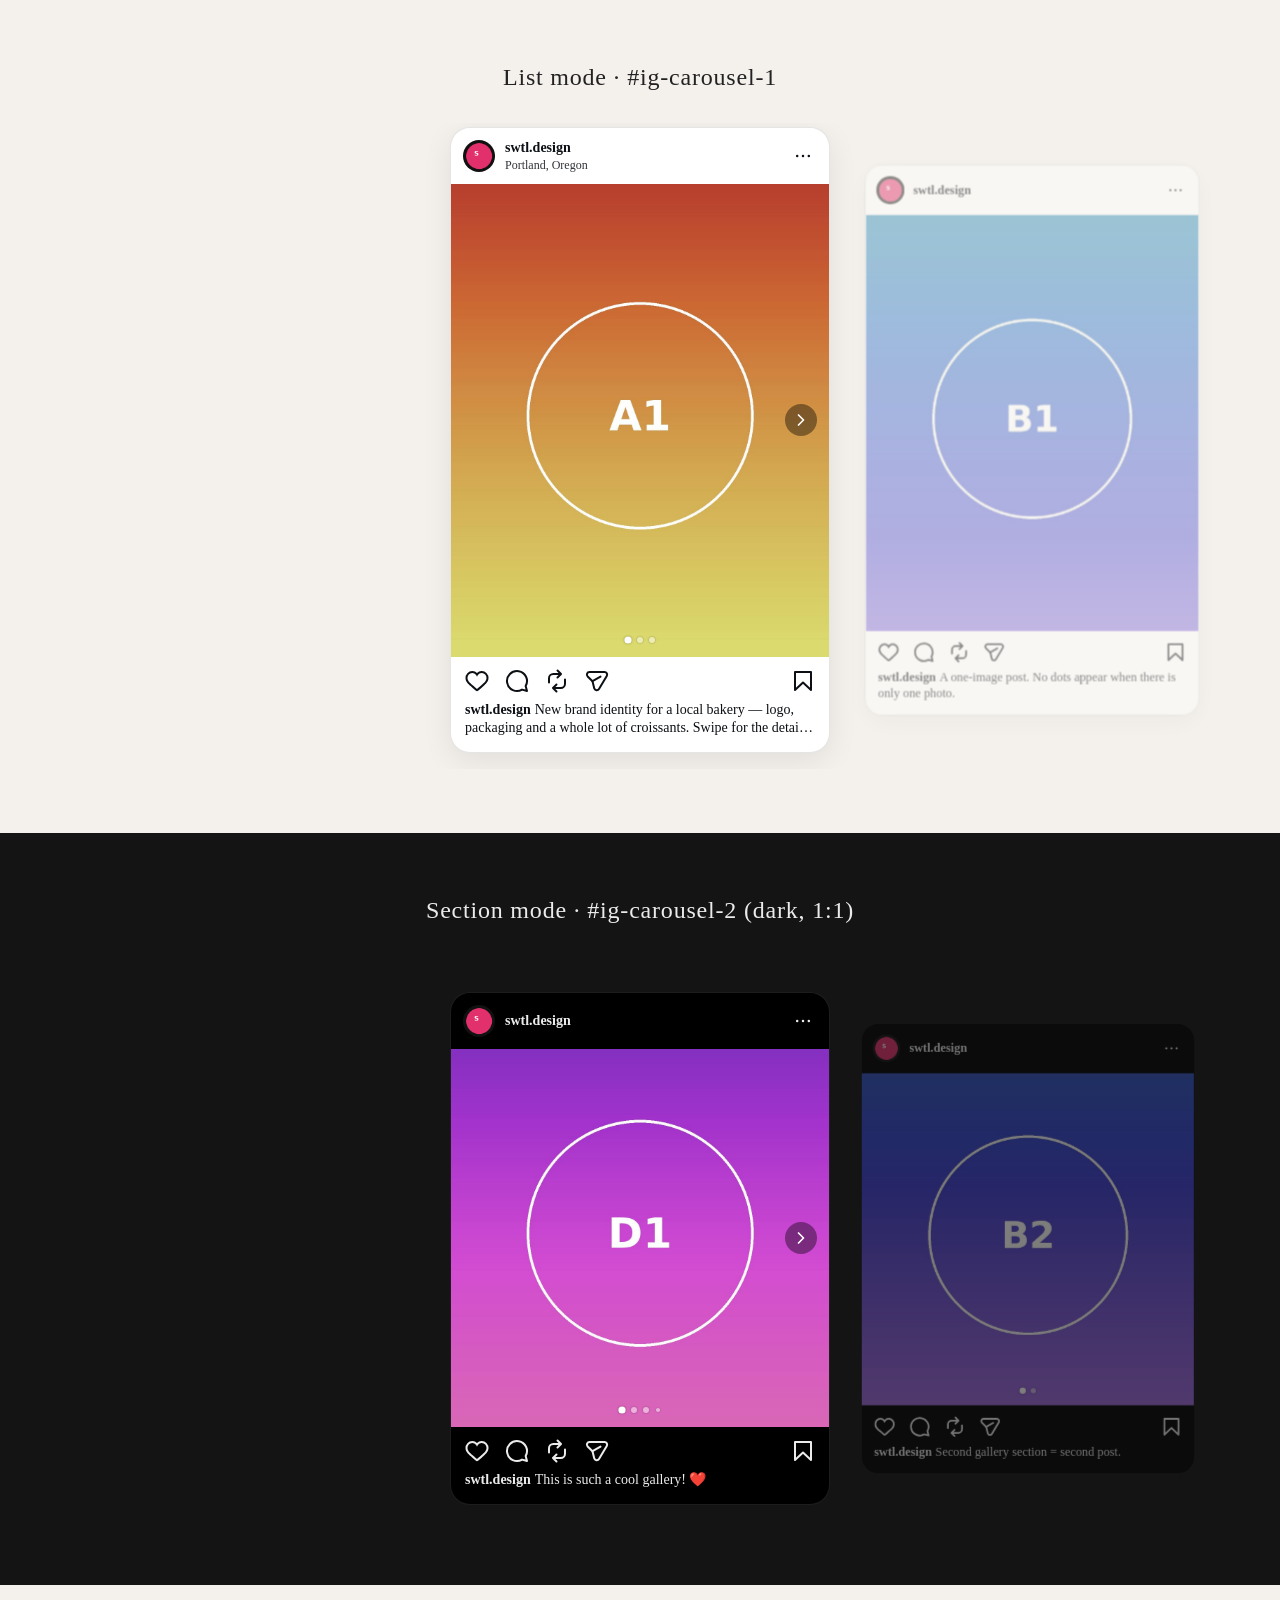
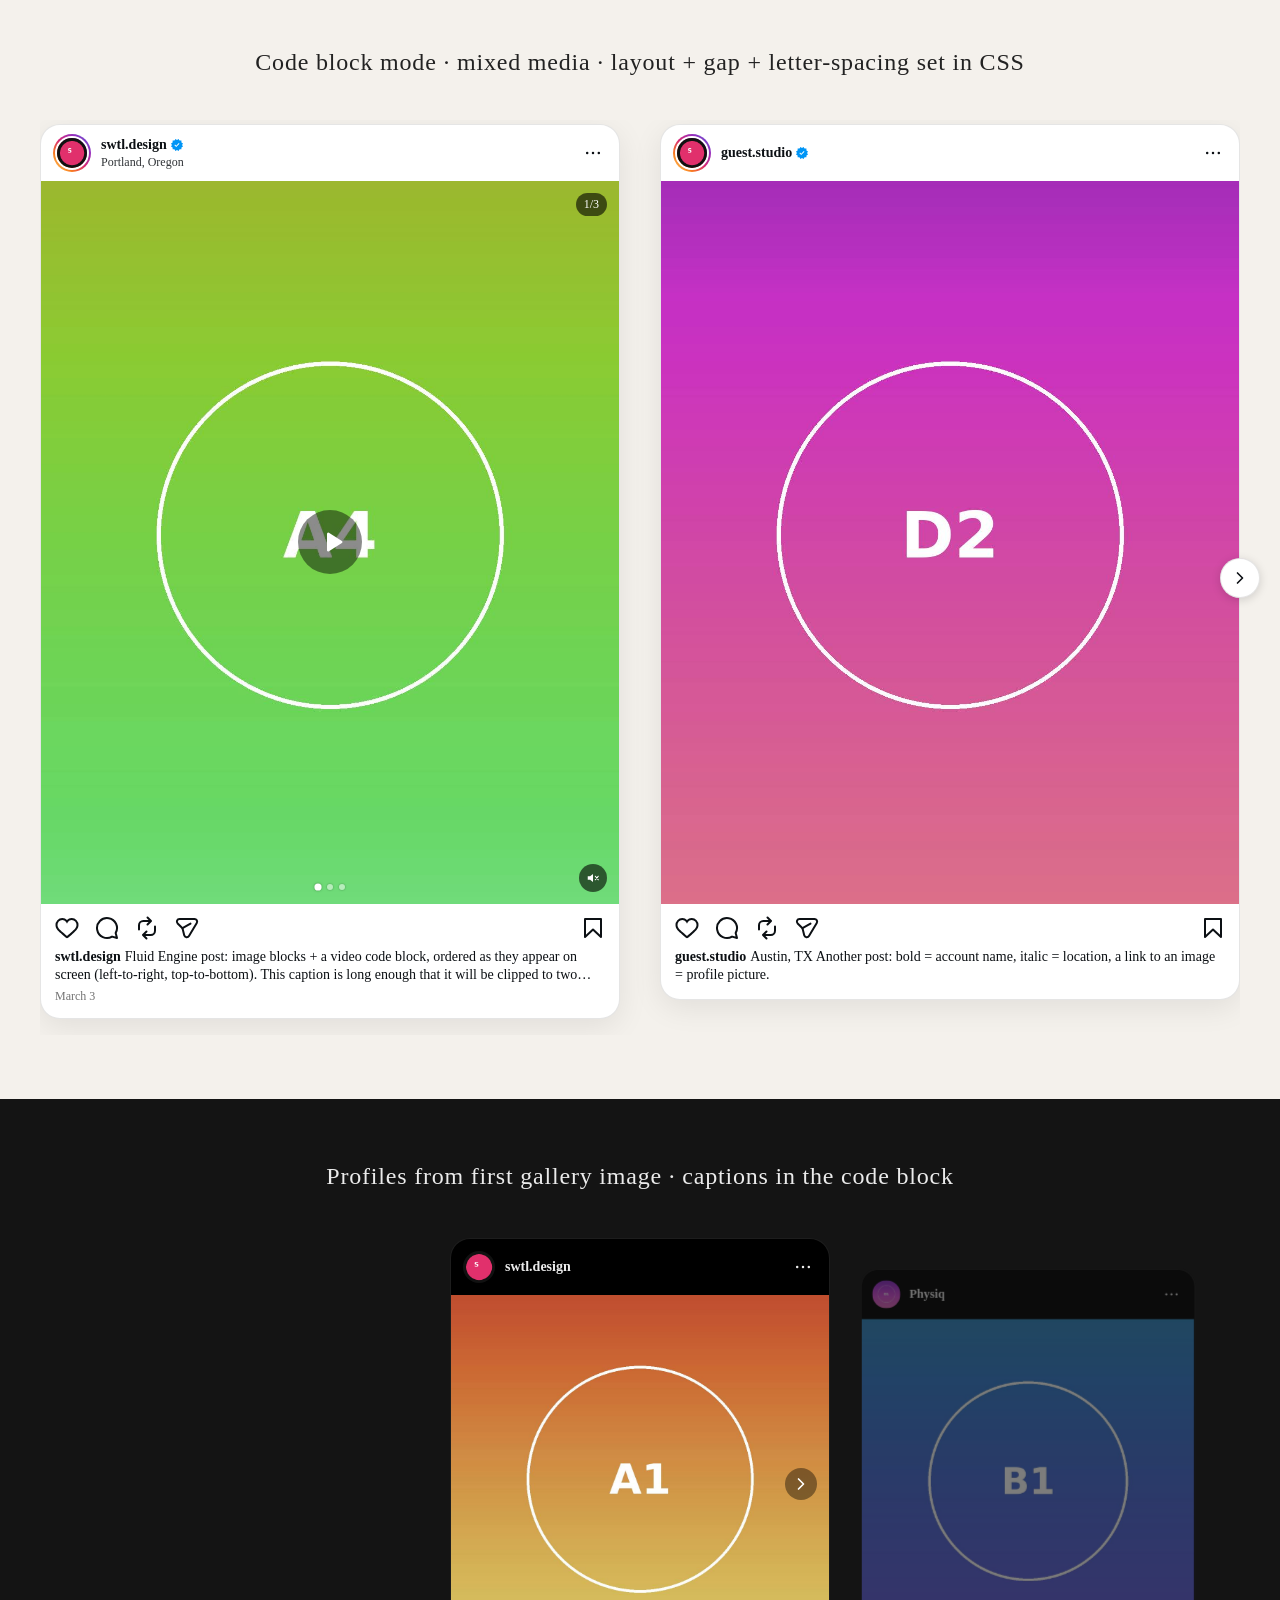
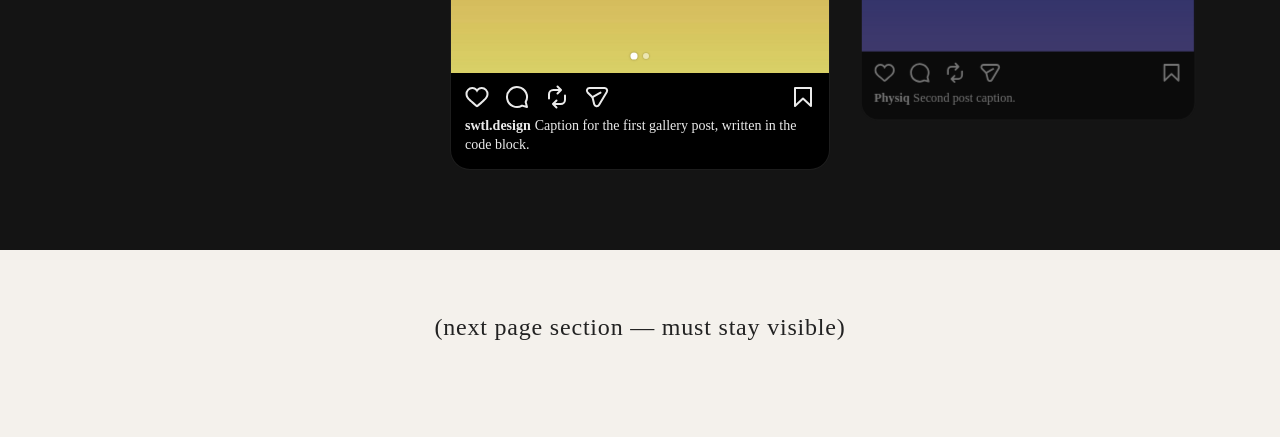
==== commit 51789d10: "Fix video playback in Chrome; tap to play/pause; YouTube/Vimeo blocks - Use hls.js whenever MediaSou" ====
--- a/demo/index.html
+++ b/demo/index.html
@@ -125,7 +125,7 @@
   <div class="content-wrapper"><div class="content"><div class="fluid-engine">
     <div class="fe-block" style="grid-column: 1 / -1"><div class="sqs-block html-block sqs-block-html"><div class="sqs-block-content"><h2>Code block mode · mixed media · layout + gap + letter-spacing set in CSS</h2></div></div></div>
     <div class="fe-block" style="grid-column: 1 / -1"><div class="sqs-block code-block sqs-block-code"><div class="sqs-block-content">
-      <div data-ig-carousel data-sections="2" data-per-view="2" data-show-counter="true" data-avatar-ring="true" data-verified="true"></div>
+      <div data-ig-carousel data-sections="3" data-per-view="2" data-show-counter="true" data-avatar-ring="true" data-verified="true"></div>
     </div></div></div>
   </div></div></div>
 </section>
@@ -141,6 +141,16 @@
   <div class="content-wrapper"><div class="content"><div class="fluid-engine">
     <div class="fe-block"><div class="sqs-block image-block sqs-block-image"><div class="sqs-block-content"><img data-src="media/post4-2.jpg" alt=""></div></div></div>
     <div class="fe-block"><div class="sqs-block html-block sqs-block-html"><div class="sqs-block-content"><p><strong>guest.studio</strong><br><em>Austin, TX</em></p><p>Another post: bold = account name, italic = location, a link to an image = profile picture.</p><p><a href="media/avatar.png">avatar</a></p></div></div></div>
+  </div></div></div>
+</section>
+
+<!-- YouTube video block post (third post of carousel 3) -->
+<section class="page-section" data-section-id="c4">
+  <div class="content-wrapper"><div class="content"><div class="fluid-engine">
+    <div class="fe-block"><div class="sqs-block website-component-block sqs-block-website-component sqs-block-video video-block"><div class="sqs-block-content">
+      <div class="sqs-video-wrapper" data-html="&lt;iframe src=&quot;https://www.youtube.com/embed/aqz-KE-bpKQ?feature=oembed&amp;amp;x=1&quot;&gt;&lt;/iframe&gt;"></div>
+      <div class="video-caption-wrapper"><div class="video-caption"><p><strong>yt.channel</strong></p><p>YouTube post: keeps YouTube's own play controls.</p></div></div>
+    </div></div></div>
   </div></div></div>
 </section>
 
--- a/src/ig-carousel.css
+++ b/src/ig-carousel.css
@@ -287,6 +287,30 @@
 .igc-slide--block iframe,
 .igc-slide--block video { position: absolute; inset: 0; width: 100% !important; height: 100% !important; object-fit: cover; }
 
+/* Video: play icon while paused, tap toggles play/pause */
+.igc-play {
+  position: absolute;
+  left: 50%;
+  top: 50%;
+  width: 64px;
+  height: 64px;
+  margin: -32px 0 0 -32px;
+  z-index: 3;
+  border-radius: 50%;
+  background: rgba(0, 0, 0, 0.45);
+  color: #fff;
+  display: grid;
+  place-items: center;
+  pointer-events: none;
+  opacity: 0;
+  transition: opacity 0.2s;
+}
+.igc-play svg { width: 30px; height: 30px; margin-left: 4px; }
+.igc-media[data-playing="false"] .igc-play { opacity: 1; }
+.igc-media[data-video="true"] .igc-slide { cursor: pointer; }
+/* YouTube / Vimeo keep their own controls; leave room for the post arrows */
+.igc-slide--player > iframe { pointer-events: auto; }
+
 /* Mid-image arrows: switch POSTS (Framer-reference position) */
 .igc-arrow {
   position: absolute;
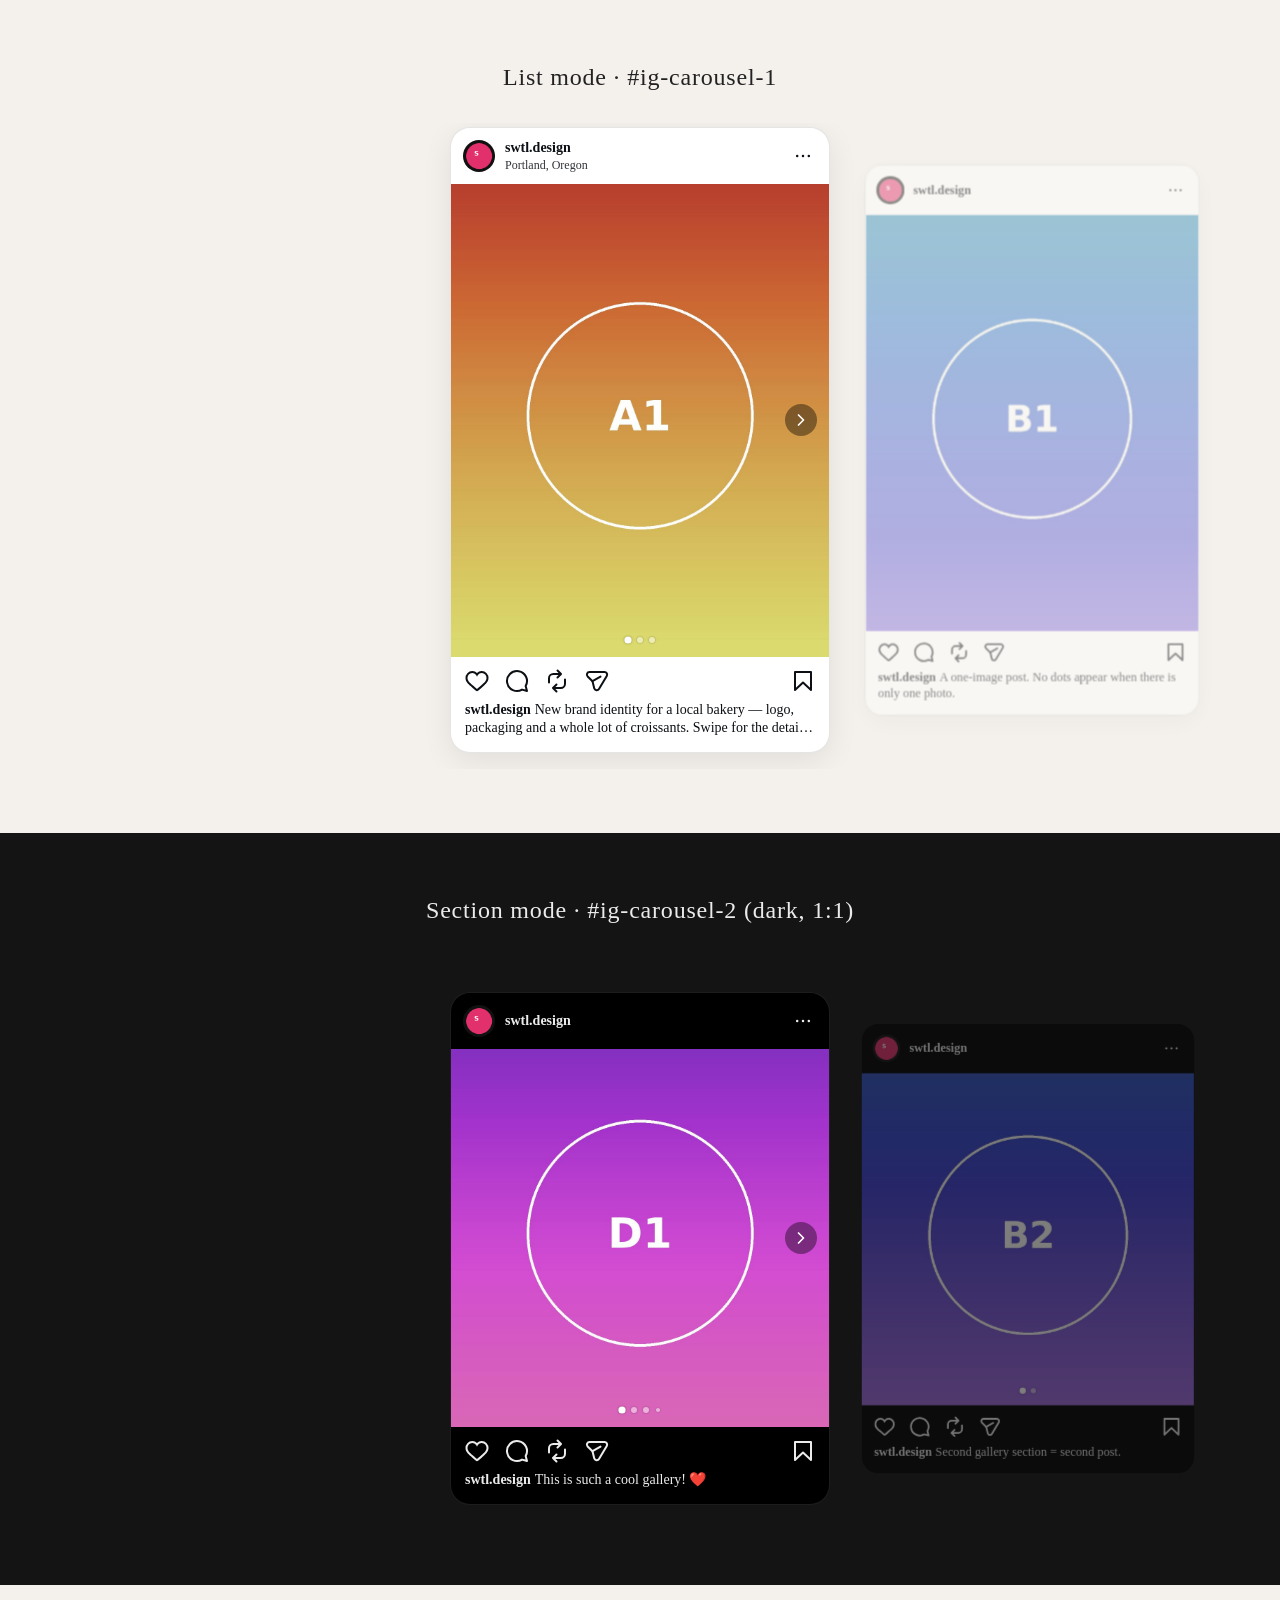
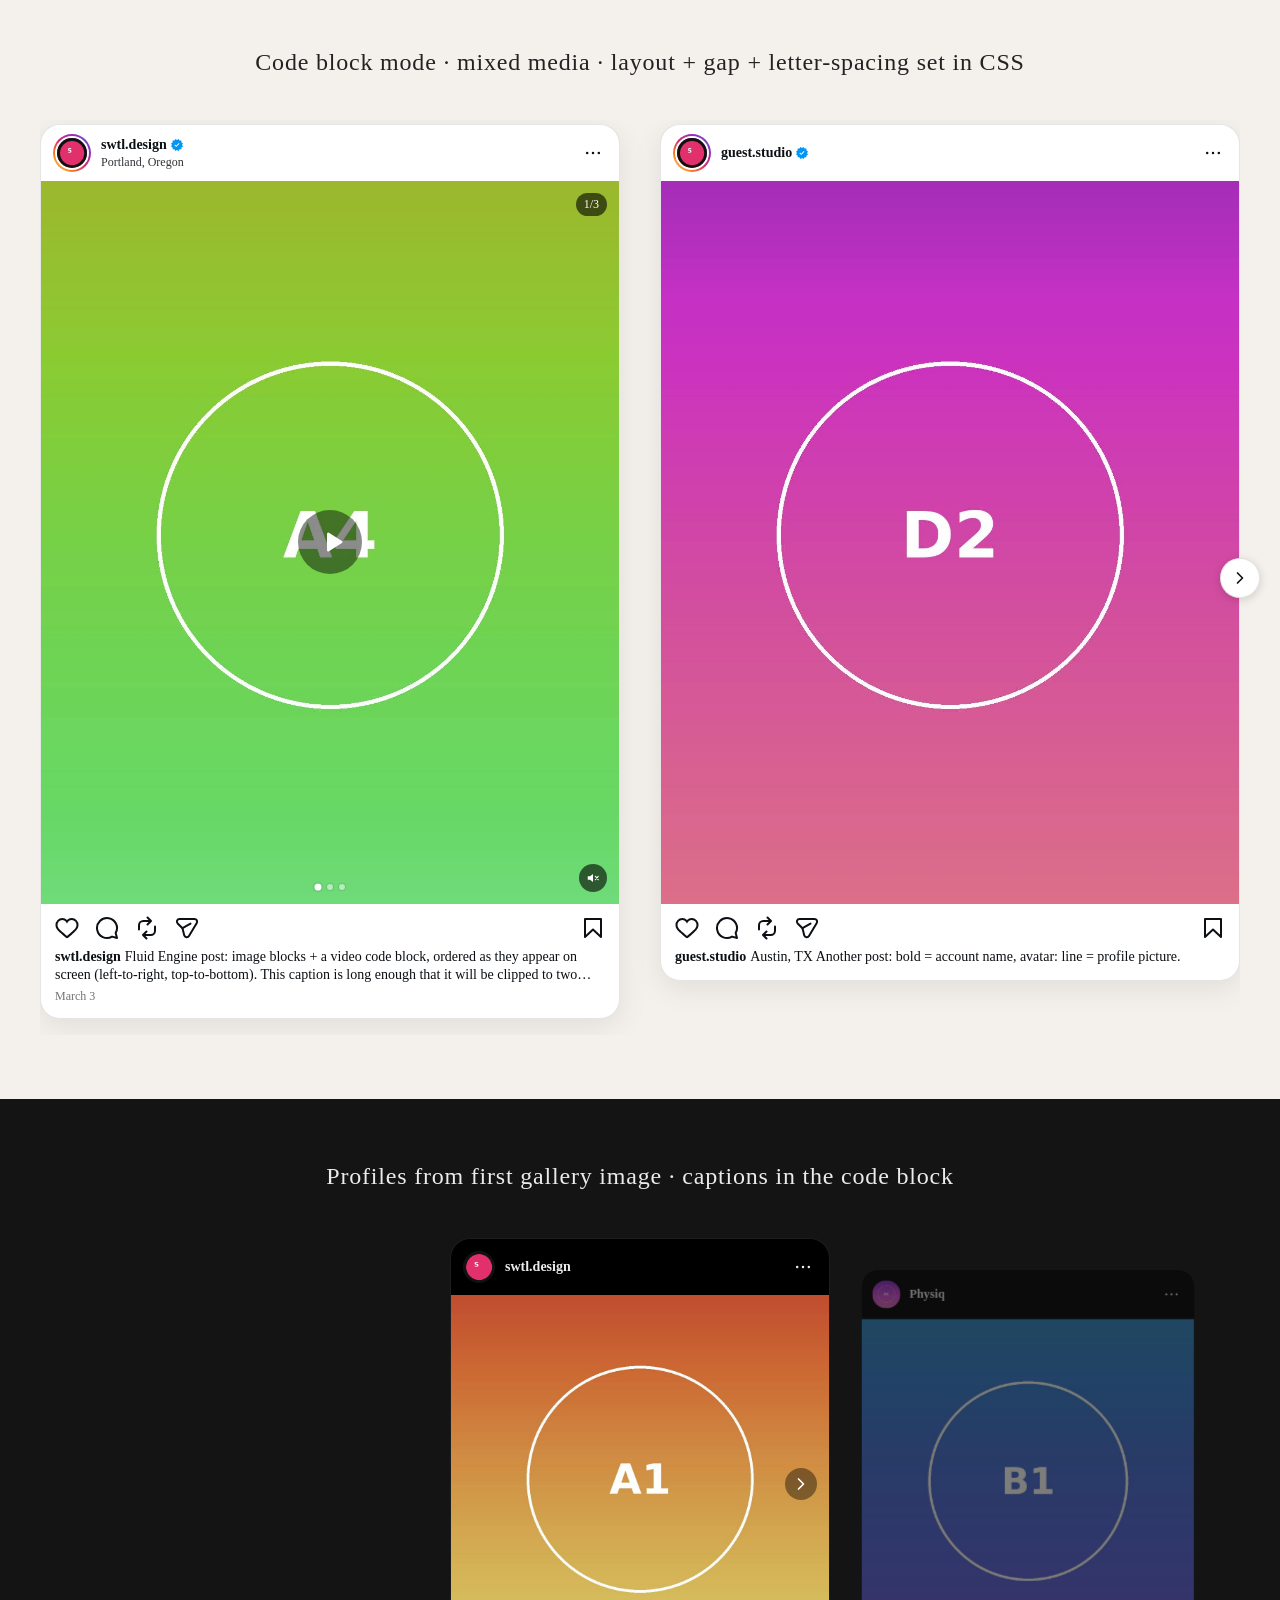
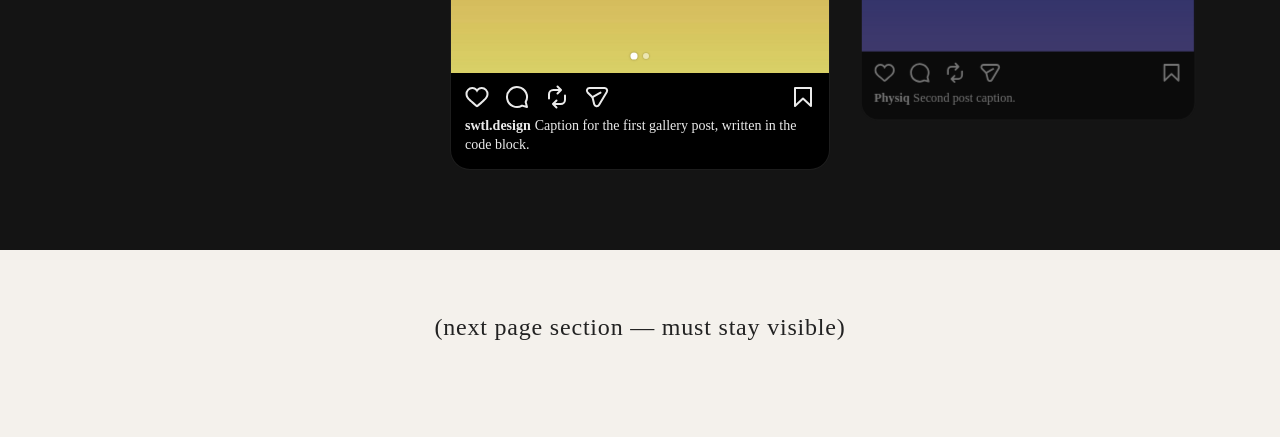
==== commit 74ca2898: "v1.2.0: video block custom thumbnail as the post's profile picture - Native video blocks: data-confi" ====
--- a/demo/index.html
+++ b/demo/index.html
@@ -140,7 +140,7 @@
 <section class="page-section" data-section-id="c3">
   <div class="content-wrapper"><div class="content"><div class="fluid-engine">
     <div class="fe-block"><div class="sqs-block image-block sqs-block-image"><div class="sqs-block-content"><img data-src="media/post4-2.jpg" alt=""></div></div></div>
-    <div class="fe-block"><div class="sqs-block html-block sqs-block-html"><div class="sqs-block-content"><p><strong>guest.studio</strong><br><em>Austin, TX</em></p><p>Another post: bold = account name, italic = location, a link to an image = profile picture.</p><p><a href="media/avatar.png">avatar</a></p></div></div></div>
+    <div class="fe-block"><div class="sqs-block html-block sqs-block-html"><div class="sqs-block-content"><p><strong>guest.studio</strong><br><em>Austin, TX</em></p><p>Another post: bold = account name, avatar: line = profile picture.</p><p>avatar: media/avatar.png</p></div></div></div>
   </div></div></div>
 </section>
 
